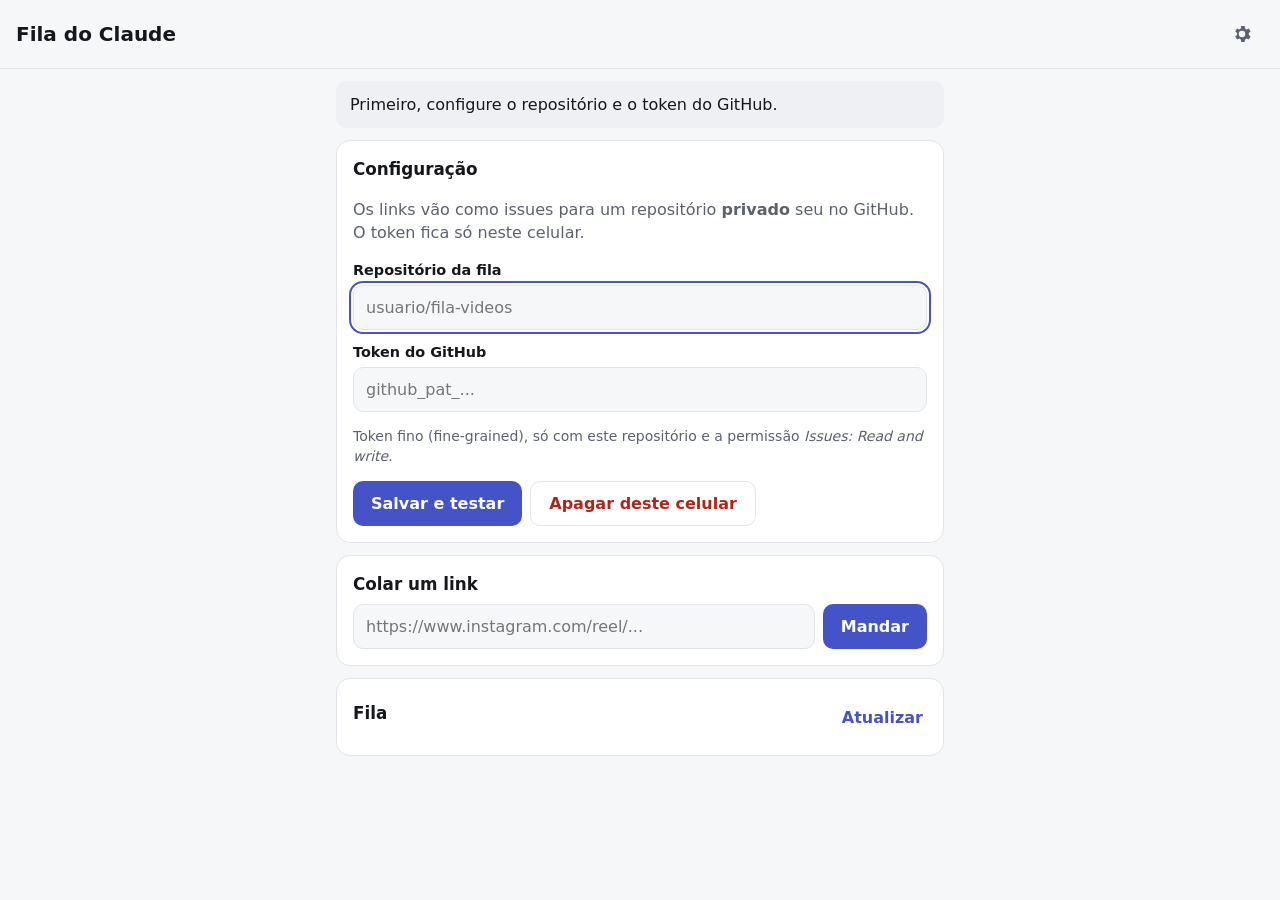
==== index.html @ 3d3af151 "Cria o app Fila do Claude App web instalavel (PWA) para mandar videos do Instagram ao Claude pelo Co" ====
<!doctype html>
<html lang="pt-BR">
<head>
  <meta charset="utf-8">
  <meta name="viewport" content="width=device-width, initial-scale=1, viewport-fit=cover">
  <meta http-equiv="Content-Security-Policy"
        content="default-src 'self'; script-src 'self'; style-src 'self'; img-src 'self'; connect-src https://api.github.com; manifest-src 'self'; worker-src 'self'; base-uri 'none'; form-action 'none'">
  <meta name="referrer" content="no-referrer">
  <meta name="theme-color" content="#f6f7f9" media="(prefers-color-scheme: light)">
  <meta name="theme-color" content="#101217" media="(prefers-color-scheme: dark)">
  <title>Fila do Claude</title>
  <link rel="manifest" href="manifest.webmanifest">
  <link rel="icon" href="icone-192.png" type="image/png">
  <link rel="apple-touch-icon" href="icone-192.png">
  <link rel="stylesheet" href="estilo.css">
  <script src="app.js" defer></script>
</head>
<body>
  <header class="topo">
    <h1>Fila do Claude</h1>
    <button type="button" id="abrir-config" class="botao-icone" aria-label="Configurações" aria-controls="config" aria-expanded="false">
      <svg viewBox="0 0 24 24" width="22" height="22" aria-hidden="true"><path fill="currentColor" d="M19.4 13a7.6 7.6 0 0 0 0-2l2-1.6-2-3.4-2.4 1a7.4 7.4 0 0 0-1.7-1l-.4-2.6h-3.8l-.4 2.6a7.4 7.4 0 0 0-1.7 1l-2.4-1-2 3.4 2 1.6a7.6 7.6 0 0 0 0 2l-2 1.6 2 3.4 2.4-1a7.4 7.4 0 0 0 1.7 1l.4 2.6h3.8l.4-2.6a7.4 7.4 0 0 0 1.7-1l2.4 1 2-3.4-2-1.6zM12 15.5a3.5 3.5 0 1 1 0-7 3.5 3.5 0 0 1 0 7z"/></svg>
    </button>
  </header>

  <main>
    <p id="aviso" class="aviso" role="status" aria-live="polite" hidden></p>

    <section id="config" class="cartao" hidden aria-labelledby="titulo-config">
      <h2 id="titulo-config">Configuração</h2>
      <p class="suave">Os links vão como issues para um repositório <strong>privado</strong> seu no GitHub. O token fica só
        neste celular.</p>
      <form id="form-config" novalidate>
        <label for="repo">Repositório da fila</label>
        <input id="repo" name="repo" type="text" inputmode="url" autocomplete="off" autocapitalize="off"
               spellcheck="false" placeholder="usuario/fila-videos" required>
        <label for="token">Token do GitHub</label>
        <input id="token" name="token" type="password" autocomplete="off" autocapitalize="off" spellcheck="false"
               placeholder="github_pat_..." required>
        <p class="suave pequeno">Token fino (fine-grained), só com este repositório e a permissão
          <em>Issues: Read and write</em>.</p>
        <div class="linha-botoes">
          <button type="submit" class="botao">Salvar e testar</button>
          <button type="button" id="apagar-config" class="botao botao-secundario">Apagar deste celular</button>
        </div>
      </form>
    </section>

    <section id="compartilhado" class="cartao destaque" hidden aria-labelledby="titulo-compartilhado">
      <h2 id="titulo-compartilhado">Vídeo recebido</h2>
      <p id="link-compartilhado" class="link-quebra"></p>
      <p id="estado-compartilhado" class="estado"></p>
      <form id="form-nota" hidden novalidate>
        <label for="nota">Nota para o Claude (opcional)</label>
        <textarea id="nota" name="nota" rows="2" maxlength="500" placeholder="ex.: ver se serve pro Ultron"></textarea>
        <button type="submit" class="botao">Salvar nota</button>
      </form>
    </section>

    <section class="cartao" aria-labelledby="titulo-colar">
      <h2 id="titulo-colar">Colar um link</h2>
      <form id="form-colar" class="linha-campo" novalidate>
        <label for="link-colado" class="so-leitor">Link do vídeo</label>
        <input id="link-colado" name="link" type="url" inputmode="url" autocomplete="off" placeholder="https://www.instagram.com/reel/...">
        <button type="submit" class="botao">Mandar</button>
      </form>
    </section>

    <section id="secao-pendentes" class="cartao" hidden aria-labelledby="titulo-pendentes">
      <h2 id="titulo-pendentes">Ainda não enviados</h2>
      <p class="suave pequeno">Ficaram neste celular porque a internet ou o GitHub falhou.</p>
      <ul id="lista-pendentes" class="lista-simples"></ul>
      <button type="button" id="reenviar" class="botao">Tentar de novo</button>
    </section>

    <section class="cartao" aria-labelledby="titulo-fila">
      <div class="cabecalho-secao">
        <h2 id="titulo-fila">Fila</h2>
        <button type="button" id="atualizar" class="botao-texto">Atualizar</button>
      </div>
      <ul id="fila" class="fila"></ul>
      <p id="fila-vazia" class="suave" hidden>Nada na fila ainda. No Instagram, toque em Compartilhar e escolha
        <strong>Fila do Claude</strong>.</p>
    </section>
  </main>
</body>
</html>
---- estilo.css ----
:root {
  --fundo: #f6f7f9;
  --superficie: #ffffff;
  --texto: #15171c;
  --suave: #5b6170;
  --borda: #e1e4ea;
  --acento: #4553c9;
  --acento-texto: #ffffff;
  --ok: #1a7f37;
  --ok-fundo: #e6f4ea;
  --erro: #b42318;
  --erro-fundo: #fdecea;
  --espera: #8a5a00;
  --espera-fundo: #fff4d6;
  --neutro-fundo: #eef0f4;
  --raio: 14px;
  color-scheme: light dark;
}

@media (prefers-color-scheme: dark) {
  :root {
    --fundo: #101217;
    --superficie: #191c23;
    --texto: #e9ebf0;
    --suave: #a0a7b4;
    --borda: #2b303a;
    --acento: #8f9bff;
    --acento-texto: #0f1115;
    --ok: #6fd58d;
    --ok-fundo: #16301f;
    --erro: #ff8a80;
    --erro-fundo: #3a1a18;
    --espera: #f2c35b;
    --espera-fundo: #33290f;
    --neutro-fundo: #232731;
  }
}

* { box-sizing: border-box; }

html { -webkit-text-size-adjust: 100%; }

body {
  margin: 0;
  background: var(--fundo);
  color: var(--texto);
  font: 16px/1.45 system-ui, -apple-system, "Segoe UI", Roboto, sans-serif;
  -webkit-tap-highlight-color: transparent;
}

.topo {
  position: sticky;
  top: 0;
  z-index: 1;
  display: flex;
  align-items: center;
  justify-content: space-between;
  padding: max(12px, env(safe-area-inset-top)) 16px 12px;
  background: var(--fundo);
  border-bottom: 1px solid var(--borda);
}

h1 { margin: 0; font-size: 1.25rem; }
h2 { margin: 0 0 8px; font-size: 1.05rem; }

main {
  max-width: 640px;
  margin: 0 auto;
  padding: 12px 16px max(24px, env(safe-area-inset-bottom));
  display: grid;
  gap: 12px;
}

.cartao {
  background: var(--superficie);
  border: 1px solid var(--borda);
  border-radius: var(--raio);
  padding: 16px;
}

.destaque { border-color: var(--acento); }

.suave { color: var(--suave); }
.pequeno { font-size: .875rem; }
.so-leitor {
  position: absolute; width: 1px; height: 1px; overflow: hidden;
  clip: rect(0 0 0 0); white-space: nowrap;
}

label { display: block; margin: 12px 0 4px; font-weight: 600; font-size: .9rem; }

input, textarea {
  width: 100%;
  min-height: 44px;
  padding: 10px 12px;
  border: 1px solid var(--borda);
  border-radius: 10px;
  background: var(--fundo);
  color: var(--texto);
  font: inherit;
  font-size: 16px; /* evita o zoom do Chrome ao focar */
}

textarea { resize: vertical; }

input:focus-visible, textarea:focus-visible, button:focus-visible, a:focus-visible, summary:focus-visible {
  outline: 2px solid var(--acento);
  outline-offset: 2px;
}

.botao {
  min-height: 44px;
  padding: 10px 18px;
  border: 0;
  border-radius: 10px;
  background: var(--acento);
  color: var(--acento-texto);
  font: inherit;
  font-weight: 600;
  cursor: pointer;
  touch-action: manipulation;
}

.botao:disabled { opacity: .55; cursor: default; }

.botao-secundario {
  background: transparent;
  color: var(--erro);
  border: 1px solid var(--borda);
}

.botao-texto {
  min-height: 44px;
  padding: 0 4px;
  border: 0;
  background: none;
  color: var(--acento);
  font: inherit;
  font-weight: 600;
  cursor: pointer;
}

.botao-icone {
  display: grid;
  place-items: center;
  width: 44px;
  height: 44px;
  border: 0;
  border-radius: 50%;
  background: none;
  color: var(--suave);
  cursor: pointer;
}

.linha-botoes { display: flex; flex-wrap: wrap; gap: 8px; margin-top: 12px; }
.linha-campo { display: flex; gap: 8px; }
.linha-campo input { flex: 1; min-width: 0; }
#form-nota .botao { margin-top: 8px; }

.cabecalho-secao { display: flex; align-items: center; justify-content: space-between; }

.aviso {
  margin: 0;
  padding: 12px 14px;
  border-radius: 10px;
  background: var(--neutro-fundo);
}
.aviso[data-tipo="erro"] { background: var(--erro-fundo); color: var(--erro); }
.aviso[data-tipo="ok"] { background: var(--ok-fundo); color: var(--ok); }

.link-quebra { margin: 0 0 6px; overflow-wrap: anywhere; font-size: .925rem; }
.estado { margin: 0; font-weight: 600; }
.estado[data-tipo="ok"] { color: var(--ok); }
.estado[data-tipo="erro"] { color: var(--erro); }

.lista-simples { margin: 0 0 12px; padding-left: 18px; overflow-wrap: anywhere; font-size: .925rem; }

.fila { list-style: none; margin: 0; padding: 0; }
.fila > li { border-top: 1px solid var(--borda); padding: 12px 0; }
.fila > li:first-child { border-top: 0; padding-top: 4px; }

.item-topo { display: flex; align-items: flex-start; justify-content: space-between; gap: 10px; }
.item-link { color: var(--texto); font-weight: 600; text-decoration: none; overflow-wrap: anywhere; }
.item-link:hover { text-decoration: underline; }
.item-meta { margin: 2px 0 0; font-size: .85rem; color: var(--suave); }
.item-nota { margin: 6px 0 0; font-size: .925rem; overflow-wrap: anywhere; }

.chip {
  flex: none;
  padding: 3px 10px;
  border-radius: 999px;
  font-size: .8rem;
  font-weight: 600;
  white-space: nowrap;
  background: var(--neutro-fundo);
  color: var(--suave);
}
.chip[data-tipo="ok"] { background: var(--ok-fundo); color: var(--ok); }
.chip[data-tipo="erro"] { background: var(--erro-fundo); color: var(--erro); }
.chip[data-tipo="espera"] { background: var(--espera-fundo); color: var(--espera); }

.item-detalhes { margin-top: 6px; font-size: .925rem; }
.item-detalhes summary { color: var(--acento); font-weight: 600; cursor: pointer; min-height: 32px; display: flex; align-items: center; }
.comentario { margin: 6px 0 0; white-space: pre-wrap; overflow-wrap: anywhere; }

@media (prefers-reduced-motion: no-preference) {
  .botao, .botao-texto { transition: opacity .15s; }
}
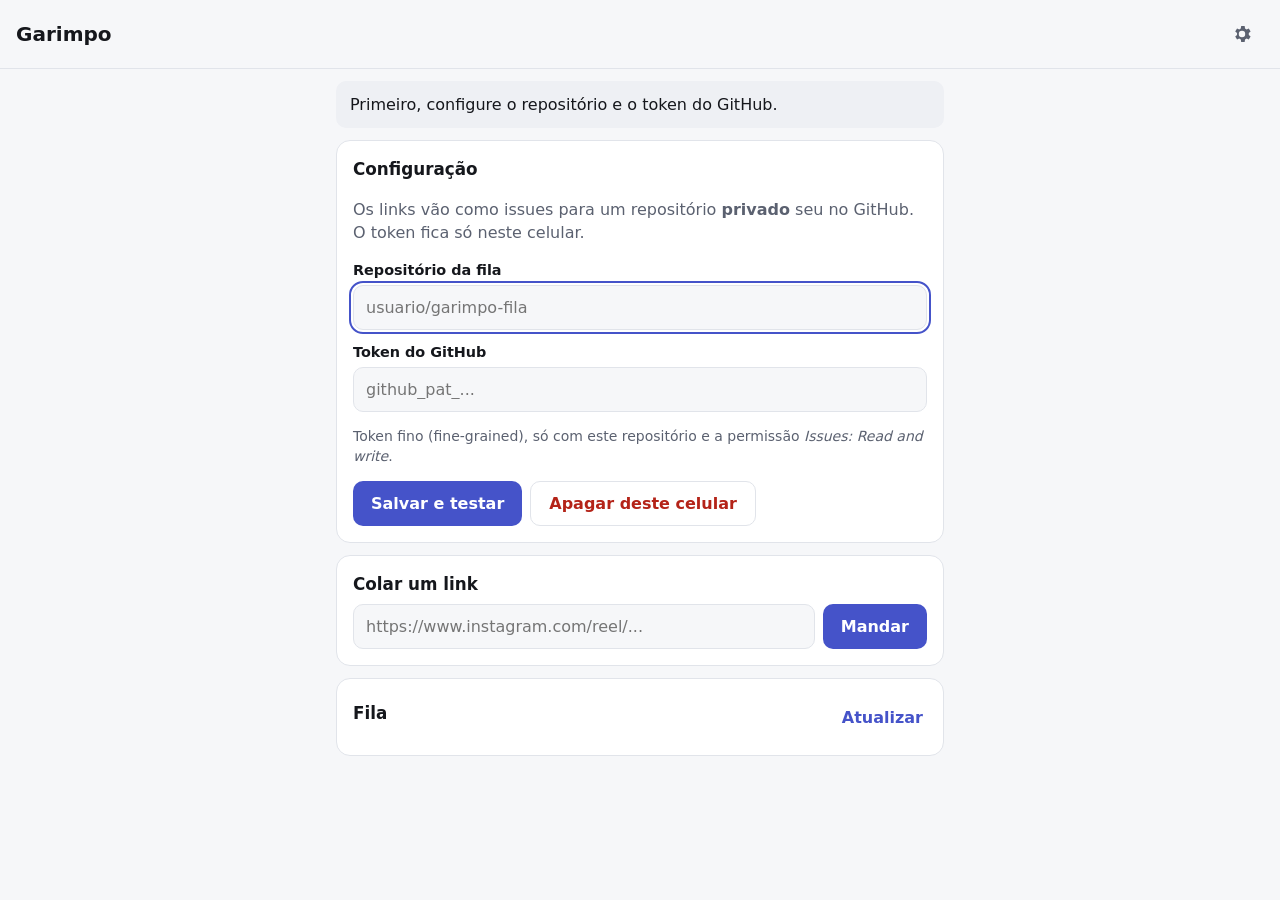
==== commit a24e8675: "Renomeia o app para Garimpo e troca o icone O nome combina com o que o app faz: voce joga os videos " ====
--- a/index.html
+++ b/index.html
@@ -8,7 +8,7 @@
   <meta name="referrer" content="no-referrer">
   <meta name="theme-color" content="#f6f7f9" media="(prefers-color-scheme: light)">
   <meta name="theme-color" content="#101217" media="(prefers-color-scheme: dark)">
-  <title>Fila do Claude</title>
+  <title>Garimpo</title>
   <link rel="manifest" href="manifest.webmanifest">
   <link rel="icon" href="icone-192.png" type="image/png">
   <link rel="apple-touch-icon" href="icone-192.png">
@@ -17,7 +17,7 @@
 </head>
 <body>
   <header class="topo">
-    <h1>Fila do Claude</h1>
+    <h1>Garimpo</h1>
     <button type="button" id="abrir-config" class="botao-icone" aria-label="Configurações" aria-controls="config" aria-expanded="false">
       <svg viewBox="0 0 24 24" width="22" height="22" aria-hidden="true"><path fill="currentColor" d="M19.4 13a7.6 7.6 0 0 0 0-2l2-1.6-2-3.4-2.4 1a7.4 7.4 0 0 0-1.7-1l-.4-2.6h-3.8l-.4 2.6a7.4 7.4 0 0 0-1.7 1l-2.4-1-2 3.4 2 1.6a7.6 7.6 0 0 0 0 2l-2 1.6 2 3.4 2.4-1a7.4 7.4 0 0 0 1.7 1l.4 2.6h3.8l.4-2.6a7.4 7.4 0 0 0 1.7-1l2.4 1 2-3.4-2-1.6zM12 15.5a3.5 3.5 0 1 1 0-7 3.5 3.5 0 0 1 0 7z"/></svg>
     </button>
@@ -33,7 +33,7 @@
       <form id="form-config" novalidate>
         <label for="repo">Repositório da fila</label>
         <input id="repo" name="repo" type="text" inputmode="url" autocomplete="off" autocapitalize="off"
-               spellcheck="false" placeholder="usuario/fila-videos" required>
+               spellcheck="false" placeholder="usuario/garimpo-fila" required>
         <label for="token">Token do GitHub</label>
         <input id="token" name="token" type="password" autocomplete="off" autocapitalize="off" spellcheck="false"
                placeholder="github_pat_..." required>
@@ -80,7 +80,7 @@
       </div>
       <ul id="fila" class="fila"></ul>
       <p id="fila-vazia" class="suave" hidden>Nada na fila ainda. No Instagram, toque em Compartilhar e escolha
-        <strong>Fila do Claude</strong>.</p>
+        <strong>Garimpo</strong>.</p>
     </section>
   </main>
 </body>
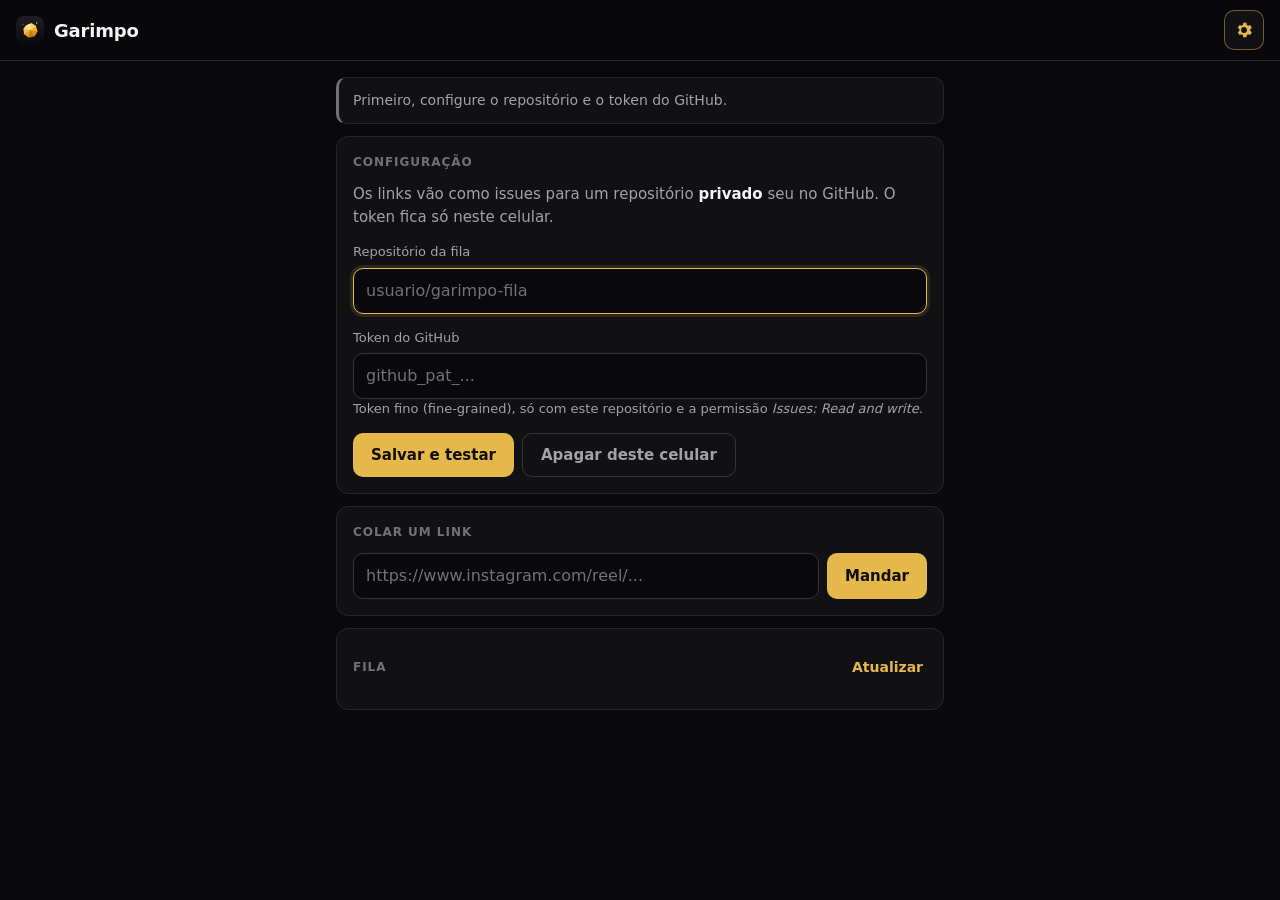
==== commit 4e531894: "Deixa o app preto, com cara de ferramenta de trabalho Tema unico escuro: fundo preto, cinzas neutros" ====
--- a/index.html
+++ b/index.html
@@ -6,8 +6,8 @@
   <meta http-equiv="Content-Security-Policy"
         content="default-src 'self'; script-src 'self'; style-src 'self'; img-src 'self'; connect-src https://api.github.com; manifest-src 'self'; worker-src 'self'; base-uri 'none'; form-action 'none'">
   <meta name="referrer" content="no-referrer">
-  <meta name="theme-color" content="#f6f7f9" media="(prefers-color-scheme: light)">
-  <meta name="theme-color" content="#101217" media="(prefers-color-scheme: dark)">
+  <meta name="theme-color" content="#09090b">
+  <meta name="color-scheme" content="dark">
   <title>Garimpo</title>
   <link rel="manifest" href="manifest.webmanifest">
   <link rel="icon" href="icone-192.png" type="image/png">
@@ -17,9 +17,12 @@
 </head>
 <body>
   <header class="topo">
-    <h1>Garimpo</h1>
+    <div class="marca">
+      <img src="icone-192.png" width="28" height="28" alt="">
+      <h1>Garimpo</h1>
+    </div>
     <button type="button" id="abrir-config" class="botao-icone" aria-label="Configurações" aria-controls="config" aria-expanded="false">
-      <svg viewBox="0 0 24 24" width="22" height="22" aria-hidden="true"><path fill="currentColor" d="M19.4 13a7.6 7.6 0 0 0 0-2l2-1.6-2-3.4-2.4 1a7.4 7.4 0 0 0-1.7-1l-.4-2.6h-3.8l-.4 2.6a7.4 7.4 0 0 0-1.7 1l-2.4-1-2 3.4 2 1.6a7.6 7.6 0 0 0 0 2l-2 1.6 2 3.4 2.4-1a7.4 7.4 0 0 0 1.7 1l.4 2.6h3.8l.4-2.6a7.4 7.4 0 0 0 1.7-1l2.4 1 2-3.4-2-1.6zM12 15.5a3.5 3.5 0 1 1 0-7 3.5 3.5 0 0 1 0 7z"/></svg>
+      <svg viewBox="0 0 24 24" width="20" height="20" aria-hidden="true"><path fill="currentColor" d="M19.4 13a7.6 7.6 0 0 0 0-2l2-1.6-2-3.4-2.4 1a7.4 7.4 0 0 0-1.7-1l-.4-2.6h-3.8l-.4 2.6a7.4 7.4 0 0 0-1.7 1l-2.4-1-2 3.4 2 1.6a7.6 7.6 0 0 0 0 2l-2 1.6 2 3.4 2.4-1a7.4 7.4 0 0 0 1.7 1l.4 2.6h3.8l.4-2.6a7.4 7.4 0 0 0 1.7-1l2.4 1 2-3.4-2-1.6zM12 15.5a3.5 3.5 0 1 1 0-7 3.5 3.5 0 0 1 0 7z"/></svg>
     </button>
   </header>
 
--- a/estilo.css
+++ b/estilo.css
@@ -1,52 +1,42 @@
+/* Garimpo: tema unico, escuro. Preto, cinzas neutros e um dourado so para acao e marca. */
 :root {
-  --fundo: #f6f7f9;
-  --superficie: #ffffff;
-  --texto: #15171c;
-  --suave: #5b6170;
-  --borda: #e1e4ea;
-  --acento: #4553c9;
-  --acento-texto: #ffffff;
-  --ok: #1a7f37;
-  --ok-fundo: #e6f4ea;
-  --erro: #b42318;
-  --erro-fundo: #fdecea;
-  --espera: #8a5a00;
-  --espera-fundo: #fff4d6;
-  --neutro-fundo: #eef0f4;
-  --raio: 14px;
-  color-scheme: light dark;
-}
-
-@media (prefers-color-scheme: dark) {
-  :root {
-    --fundo: #101217;
-    --superficie: #191c23;
-    --texto: #e9ebf0;
-    --suave: #a0a7b4;
-    --borda: #2b303a;
-    --acento: #8f9bff;
-    --acento-texto: #0f1115;
-    --ok: #6fd58d;
-    --ok-fundo: #16301f;
-    --erro: #ff8a80;
-    --erro-fundo: #3a1a18;
-    --espera: #f2c35b;
-    --espera-fundo: #33290f;
-    --neutro-fundo: #232731;
-  }
+  --fundo: #09090b;
+  --superficie: #111114;
+  --superficie-2: #18181c;
+  --borda: #24242a;
+  --borda-forte: #33333b;
+  --texto: #f4f4f5;
+  --suave: #a1a1aa;
+  --apagado: #71717a;
+  --ouro: #e5b84b;
+  --ouro-forte: #f2c96a;
+  --ouro-fundo: rgba(229, 184, 75, .12);
+  --sobre-ouro: #120e04;
+  --ok: #4ade80;
+  --ok-fundo: rgba(74, 222, 128, .12);
+  --erro: #f87171;
+  --erro-fundo: rgba(248, 113, 113, .12);
+  --raio: 12px;
+  color-scheme: dark;
 }
 
 * { box-sizing: border-box; }
 
-html { -webkit-text-size-adjust: 100%; }
+html { -webkit-text-size-adjust: 100%; background: var(--fundo); }
 
 body {
   margin: 0;
+  min-height: 100vh;
+  min-height: 100dvh;
   background: var(--fundo);
   color: var(--texto);
-  font: 16px/1.45 system-ui, -apple-system, "Segoe UI", Roboto, sans-serif;
+  font: 15px/1.5 system-ui, -apple-system, "Segoe UI", Roboto, "Helvetica Neue", sans-serif;
+  font-feature-settings: "tnum";
+  -webkit-font-smoothing: antialiased;
   -webkit-tap-highlight-color: transparent;
 }
+
+/* ------------------------------------------------------------------ topo */
 
 .topo {
   position: sticky;
@@ -55,21 +45,36 @@
   display: flex;
   align-items: center;
   justify-content: space-between;
-  padding: max(12px, env(safe-area-inset-top)) 16px 12px;
-  background: var(--fundo);
+  padding: max(10px, env(safe-area-inset-top)) 16px 10px;
+  background: rgba(9, 9, 11, .88);
+  -webkit-backdrop-filter: blur(12px);
+  backdrop-filter: blur(12px);
   border-bottom: 1px solid var(--borda);
 }
 
-h1 { margin: 0; font-size: 1.25rem; }
-h2 { margin: 0 0 8px; font-size: 1.05rem; }
+.marca { display: flex; align-items: center; gap: 10px; }
+.marca img { display: block; border-radius: 8px; }
+
+h1 { margin: 0; font-size: 1.125rem; font-weight: 650; letter-spacing: -.01em; }
+
+h2 {
+  margin: 0 0 12px;
+  font-size: .75rem;
+  font-weight: 600;
+  letter-spacing: .08em;
+  text-transform: uppercase;
+  color: var(--apagado);
+}
 
 main {
   max-width: 640px;
   margin: 0 auto;
-  padding: 12px 16px max(24px, env(safe-area-inset-bottom));
+  padding: 16px 16px max(28px, env(safe-area-inset-bottom));
   display: grid;
   gap: 12px;
 }
+
+/* ------------------------------------------------------------------ blocos */
 
 .cartao {
   background: var(--superficie);
@@ -78,22 +83,31 @@
   padding: 16px;
 }
 
-.destaque { border-color: var(--acento); }
-
-.suave { color: var(--suave); }
-.pequeno { font-size: .875rem; }
+.destaque {
+  border-color: rgba(229, 184, 75, .45);
+  box-shadow: 0 0 0 1px rgba(229, 184, 75, .08), 0 8px 24px -12px rgba(229, 184, 75, .25);
+}
+
+.suave { color: var(--suave); margin: 0 0 4px; }
+.pequeno { font-size: .8125rem; }
+strong { color: var(--texto); font-weight: 600; }
 .so-leitor {
   position: absolute; width: 1px; height: 1px; overflow: hidden;
   clip: rect(0 0 0 0); white-space: nowrap;
 }
 
-label { display: block; margin: 12px 0 4px; font-weight: 600; font-size: .9rem; }
+.cabecalho-secao { display: flex; align-items: center; justify-content: space-between; margin-bottom: 4px; }
+.cabecalho-secao h2 { margin: 0; }
+
+/* ------------------------------------------------------------------ formularios */
+
+label { display: block; margin: 14px 0 6px; font-size: .8125rem; font-weight: 500; color: var(--suave); }
 
 input, textarea {
   width: 100%;
   min-height: 44px;
   padding: 10px 12px;
-  border: 1px solid var(--borda);
+  border: 1px solid var(--borda-forte);
   border-radius: 10px;
   background: var(--fundo);
   color: var(--texto);
@@ -101,10 +115,12 @@
   font-size: 16px; /* evita o zoom do Chrome ao focar */
 }
 
+input::placeholder, textarea::placeholder { color: var(--apagado); }
 textarea { resize: vertical; }
 
-input:focus-visible, textarea:focus-visible, button:focus-visible, a:focus-visible, summary:focus-visible {
-  outline: 2px solid var(--acento);
+input:focus, textarea:focus { outline: none; border-color: var(--ouro); box-shadow: 0 0 0 3px var(--ouro-fundo); }
+button:focus-visible, a:focus-visible, summary:focus-visible {
+  outline: 2px solid var(--ouro);
   outline-offset: 2px;
 }
 
@@ -113,96 +129,136 @@
   padding: 10px 18px;
   border: 0;
   border-radius: 10px;
-  background: var(--acento);
-  color: var(--acento-texto);
+  background: var(--ouro);
+  color: var(--sobre-ouro);
   font: inherit;
   font-weight: 600;
   cursor: pointer;
   touch-action: manipulation;
 }
 
-.botao:disabled { opacity: .55; cursor: default; }
+.botao:active { background: var(--ouro-forte); }
+.botao:disabled { opacity: .5; cursor: default; }
 
 .botao-secundario {
   background: transparent;
-  color: var(--erro);
-  border: 1px solid var(--borda);
-}
+  color: var(--suave);
+  border: 1px solid var(--borda-forte);
+}
+.botao-secundario:active { background: var(--superficie-2); }
 
 .botao-texto {
   min-height: 44px;
   padding: 0 4px;
   border: 0;
   background: none;
-  color: var(--acento);
+  color: var(--ouro);
   font: inherit;
-  font-weight: 600;
-  cursor: pointer;
-}
+  font-size: .875rem;
+  font-weight: 600;
+  cursor: pointer;
+}
+.botao-texto:disabled { color: var(--apagado); }
 
 .botao-icone {
   display: grid;
   place-items: center;
-  width: 44px;
-  height: 44px;
-  border: 0;
-  border-radius: 50%;
-  background: none;
-  color: var(--suave);
-  cursor: pointer;
-}
-
-.linha-botoes { display: flex; flex-wrap: wrap; gap: 8px; margin-top: 12px; }
+  width: 40px;
+  height: 40px;
+  border: 1px solid var(--borda);
+  border-radius: 10px;
+  background: var(--superficie);
+  color: var(--suave);
+  cursor: pointer;
+}
+.botao-icone[aria-expanded="true"] { color: var(--ouro); border-color: rgba(229, 184, 75, .45); }
+
+.linha-botoes { display: flex; flex-wrap: wrap; gap: 8px; margin-top: 14px; }
 .linha-campo { display: flex; gap: 8px; }
 .linha-campo input { flex: 1; min-width: 0; }
-#form-nota .botao { margin-top: 8px; }
-
-.cabecalho-secao { display: flex; align-items: center; justify-content: space-between; }
+#form-nota .botao { margin-top: 10px; }
+
+/* ------------------------------------------------------------------ mensagens */
 
 .aviso {
   margin: 0;
   padding: 12px 14px;
-  border-radius: 10px;
-  background: var(--neutro-fundo);
-}
-.aviso[data-tipo="erro"] { background: var(--erro-fundo); color: var(--erro); }
-.aviso[data-tipo="ok"] { background: var(--ok-fundo); color: var(--ok); }
-
-.link-quebra { margin: 0 0 6px; overflow-wrap: anywhere; font-size: .925rem; }
+  border: 1px solid var(--borda);
+  border-left: 3px solid var(--apagado);
+  border-radius: 10px;
+  background: var(--superficie);
+  color: var(--suave);
+  font-size: .875rem;
+}
+.aviso[data-tipo="erro"] { border-left-color: var(--erro); color: var(--erro); background: var(--erro-fundo); }
+.aviso[data-tipo="ok"] { border-left-color: var(--ok); color: var(--ok); background: var(--ok-fundo); }
+
+.link-quebra { margin: 0 0 8px; overflow-wrap: anywhere; font-size: .875rem; color: var(--suave); }
 .estado { margin: 0; font-weight: 600; }
 .estado[data-tipo="ok"] { color: var(--ok); }
 .estado[data-tipo="erro"] { color: var(--erro); }
 
-.lista-simples { margin: 0 0 12px; padding-left: 18px; overflow-wrap: anywhere; font-size: .925rem; }
+.lista-simples { margin: 0 0 12px; padding-left: 18px; overflow-wrap: anywhere; font-size: .875rem; color: var(--suave); }
+
+/* ------------------------------------------------------------------ fila */
 
 .fila { list-style: none; margin: 0; padding: 0; }
-.fila > li { border-top: 1px solid var(--borda); padding: 12px 0; }
-.fila > li:first-child { border-top: 0; padding-top: 4px; }
-
-.item-topo { display: flex; align-items: flex-start; justify-content: space-between; gap: 10px; }
-.item-link { color: var(--texto); font-weight: 600; text-decoration: none; overflow-wrap: anywhere; }
-.item-link:hover { text-decoration: underline; }
-.item-meta { margin: 2px 0 0; font-size: .85rem; color: var(--suave); }
-.item-nota { margin: 6px 0 0; font-size: .925rem; overflow-wrap: anywhere; }
+.fila > li { border-top: 1px solid var(--borda); padding: 14px 0; }
+.fila > li:first-child { border-top: 0; padding-top: 6px; }
+.fila > li:last-child { padding-bottom: 2px; }
+
+.item-topo { display: flex; align-items: flex-start; justify-content: space-between; gap: 12px; }
+.item-link { color: var(--texto); font-weight: 500; text-decoration: none; overflow-wrap: anywhere; }
+.item-link:hover { color: var(--ouro-forte); }
+.item-meta { margin: 2px 0 0; font-size: .8125rem; color: var(--apagado); }
+.item-nota {
+  margin: 8px 0 0;
+  padding-left: 10px;
+  border-left: 2px solid var(--borda-forte);
+  font-size: .875rem;
+  color: var(--suave);
+  overflow-wrap: anywhere;
+}
 
 .chip {
   flex: none;
+  display: inline-flex;
+  align-items: center;
+  gap: 6px;
   padding: 3px 10px;
+  border: 1px solid var(--borda-forte);
   border-radius: 999px;
-  font-size: .8rem;
+  font-size: .75rem;
   font-weight: 600;
   white-space: nowrap;
-  background: var(--neutro-fundo);
-  color: var(--suave);
-}
-.chip[data-tipo="ok"] { background: var(--ok-fundo); color: var(--ok); }
-.chip[data-tipo="erro"] { background: var(--erro-fundo); color: var(--erro); }
-.chip[data-tipo="espera"] { background: var(--espera-fundo); color: var(--espera); }
-
-.item-detalhes { margin-top: 6px; font-size: .925rem; }
-.item-detalhes summary { color: var(--acento); font-weight: 600; cursor: pointer; min-height: 32px; display: flex; align-items: center; }
-.comentario { margin: 6px 0 0; white-space: pre-wrap; overflow-wrap: anywhere; }
+  color: var(--suave);
+}
+.chip::before { content: ""; width: 6px; height: 6px; border-radius: 50%; background: currentColor; }
+.chip[data-tipo="ok"] { color: var(--ok); background: var(--ok-fundo); border-color: transparent; }
+.chip[data-tipo="erro"] { color: var(--erro); background: var(--erro-fundo); border-color: transparent; }
+.chip[data-tipo="espera"] { color: var(--ouro); background: var(--ouro-fundo); border-color: transparent; }
+
+.item-detalhes { margin-top: 8px; font-size: .875rem; }
+.item-detalhes summary {
+  display: inline-flex;
+  align-items: center;
+  min-height: 32px;
+  color: var(--ouro);
+  font-weight: 600;
+  cursor: pointer;
+}
+.comentario {
+  margin: 6px 0 0;
+  padding: 10px 12px;
+  border-radius: 8px;
+  background: var(--superficie-2);
+  color: var(--texto);
+  white-space: pre-wrap;
+  overflow-wrap: anywhere;
+}
+
+#fila-vazia { margin: 4px 0 0; font-size: .875rem; }
 
 @media (prefers-reduced-motion: no-preference) {
-  .botao, .botao-texto { transition: opacity .15s; }
-}
+  .botao, .botao-texto, .item-link, input, textarea { transition: background-color .15s, border-color .15s, box-shadow .15s, color .15s; }
+}
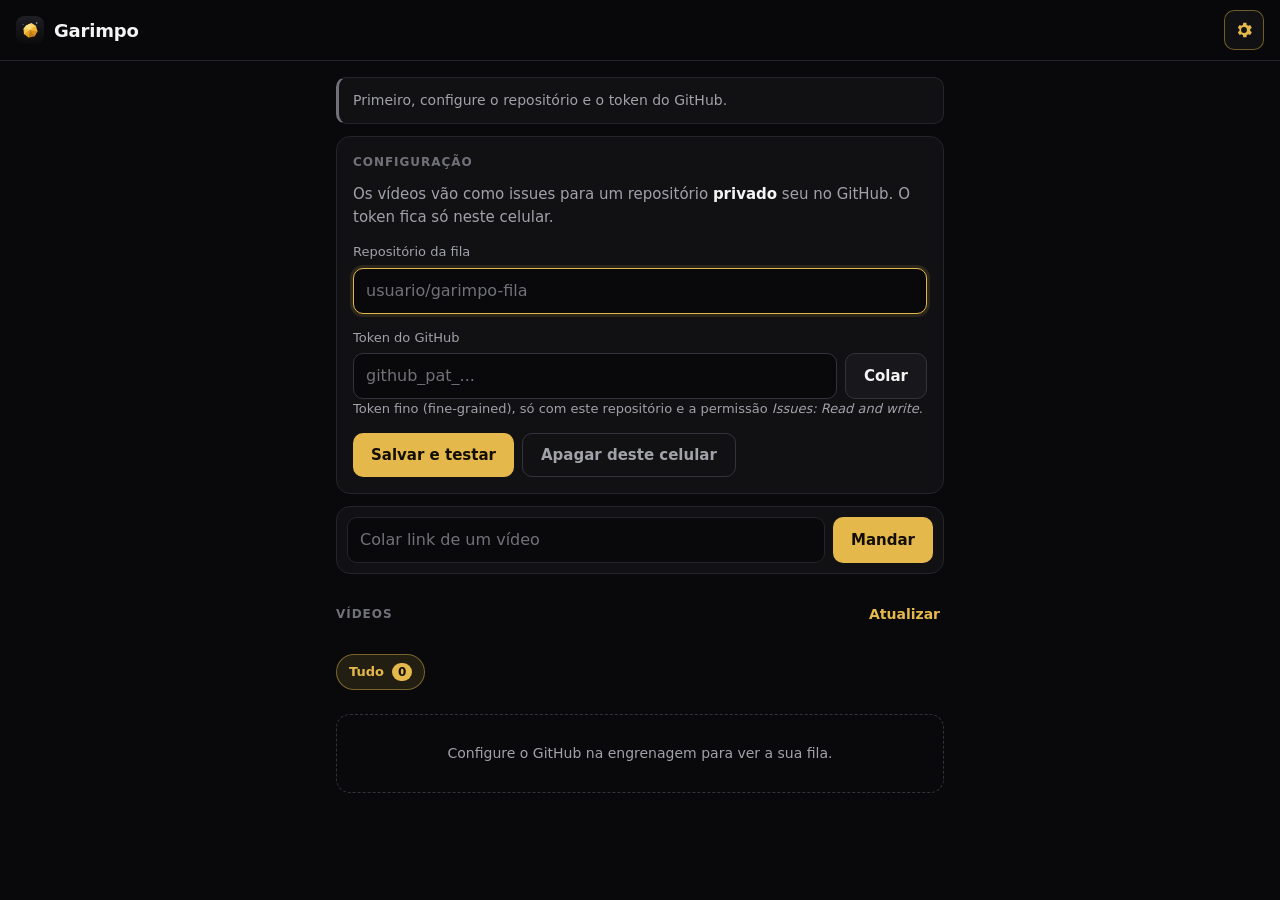
==== commit bc8a40a0: "Mostra a analise no cartao e adiciona filtros, busca e acoes O cartao passa a mostrar o nome da ferr" ====
--- a/index.html
+++ b/index.html
@@ -8,12 +8,13 @@
   <meta name="referrer" content="no-referrer">
   <meta name="theme-color" content="#09090b">
   <meta name="color-scheme" content="dark">
+  <meta name="description" content="Manda vídeos do Instagram para o Claude garimpar: só fica o que vale a pena.">
   <title>Garimpo</title>
   <link rel="manifest" href="manifest.webmanifest">
   <link rel="icon" href="icone-192.png" type="image/png">
   <link rel="apple-touch-icon" href="icone-192.png">
-  <link rel="stylesheet" href="estilo.css">
-  <script src="app.js" defer></script>
+  <link rel="stylesheet" href="estilo.css?v=3">
+  <script src="app.js?v=3" defer></script>
 </head>
 <body>
   <header class="topo">
@@ -27,47 +28,54 @@
   </header>
 
   <main>
-    <p id="aviso" class="aviso" role="status" aria-live="polite" hidden></p>
+    <p id="aviso" class="aviso" role="alert" hidden></p>
 
     <section id="config" class="cartao" hidden aria-labelledby="titulo-config">
       <h2 id="titulo-config">Configuração</h2>
-      <p class="suave">Os links vão como issues para um repositório <strong>privado</strong> seu no GitHub. O token fica só
+      <p id="conectado" class="conectado" hidden></p>
+      <p class="suave">Os vídeos vão como issues para um repositório <strong>privado</strong> seu no GitHub. O token fica só
         neste celular.</p>
       <form id="form-config" novalidate>
         <label for="repo">Repositório da fila</label>
         <input id="repo" name="repo" type="text" inputmode="url" autocomplete="off" autocapitalize="off"
                spellcheck="false" placeholder="usuario/garimpo-fila" required>
         <label for="token">Token do GitHub</label>
-        <input id="token" name="token" type="password" autocomplete="off" autocapitalize="off" spellcheck="false"
-               placeholder="github_pat_..." required>
+        <div class="linha-campo">
+          <input id="token" name="token" type="password" autocomplete="off" autocapitalize="off" spellcheck="false"
+                 placeholder="github_pat_..." required>
+          <button type="button" id="colar-token" class="botao botao-secundario">Colar</button>
+        </div>
         <p class="suave pequeno">Token fino (fine-grained), só com este repositório e a permissão
           <em>Issues: Read and write</em>.</p>
         <div class="linha-botoes">
           <button type="submit" class="botao">Salvar e testar</button>
-          <button type="button" id="apagar-config" class="botao botao-secundario">Apagar deste celular</button>
+          <button type="button" id="apagar-config" class="botao botao-perigo">Apagar deste celular</button>
         </div>
       </form>
     </section>
 
     <section id="compartilhado" class="cartao destaque" hidden aria-labelledby="titulo-compartilhado">
-      <h2 id="titulo-compartilhado">Vídeo recebido</h2>
+      <div class="recebido-topo">
+        <span id="selo" class="selo" aria-hidden="true"></span>
+        <div>
+          <h2 id="titulo-compartilhado">Vídeo recebido</h2>
+          <p id="estado-compartilhado" class="estado"></p>
+        </div>
+      </div>
       <p id="link-compartilhado" class="link-quebra"></p>
-      <p id="estado-compartilhado" class="estado"></p>
+      <div id="veredito-anterior" class="item-analise" hidden></div>
       <form id="form-nota" hidden novalidate>
-        <label for="nota">Nota para o Claude (opcional)</label>
+        <label for="nota">Nota para o Claude <span class="apagado">(opcional)</span></label>
         <textarea id="nota" name="nota" rows="2" maxlength="500" placeholder="ex.: ver se serve pro Ultron"></textarea>
         <button type="submit" class="botao">Salvar nota</button>
       </form>
     </section>
 
-    <section class="cartao" aria-labelledby="titulo-colar">
-      <h2 id="titulo-colar">Colar um link</h2>
-      <form id="form-colar" class="linha-campo" novalidate>
-        <label for="link-colado" class="so-leitor">Link do vídeo</label>
-        <input id="link-colado" name="link" type="url" inputmode="url" autocomplete="off" placeholder="https://www.instagram.com/reel/...">
-        <button type="submit" class="botao">Mandar</button>
-      </form>
-    </section>
+    <form id="form-colar" class="cartao barra-colar" novalidate>
+      <label for="link-colado" class="so-leitor">Link do vídeo</label>
+      <input id="link-colado" name="link" type="url" inputmode="url" autocomplete="off" placeholder="Colar link de um vídeo">
+      <button type="submit" class="botao">Mandar</button>
+    </form>
 
     <section id="secao-pendentes" class="cartao" hidden aria-labelledby="titulo-pendentes">
       <h2 id="titulo-pendentes">Ainda não enviados</h2>
@@ -76,15 +84,22 @@
       <button type="button" id="reenviar" class="botao">Tentar de novo</button>
     </section>
 
-    <section class="cartao" aria-labelledby="titulo-fila">
+    <section class="painel" aria-labelledby="titulo-fila">
       <div class="cabecalho-secao">
-        <h2 id="titulo-fila">Fila</h2>
+        <h2 id="titulo-fila">Vídeos</h2>
         <button type="button" id="atualizar" class="botao-texto">Atualizar</button>
       </div>
-      <ul id="fila" class="fila"></ul>
-      <p id="fila-vazia" class="suave" hidden>Nada na fila ainda. No Instagram, toque em Compartilhar e escolha
-        <strong>Garimpo</strong>.</p>
+      <div id="filtros" class="filtros" role="group" aria-label="Filtrar por situação"></div>
+      <label for="busca" class="so-leitor">Buscar</label>
+      <input id="busca" type="search" class="busca" placeholder="Buscar ferramenta, nota ou análise" autocomplete="off" hidden>
+      <ul id="fila" class="fila" aria-live="polite"></ul>
+      <div id="carregando" class="esqueletos" hidden aria-hidden="true">
+        <div class="esqueleto"></div><div class="esqueleto"></div><div class="esqueleto"></div>
+      </div>
+      <p id="fila-vazia" class="vazio" hidden></p>
     </section>
   </main>
+
+  <div id="toast" class="toast" role="status" aria-live="polite" hidden></div>
 </body>
 </html>
--- a/estilo.css
+++ b/estilo.css
@@ -3,6 +3,7 @@
   --fundo: #09090b;
   --superficie: #111114;
   --superficie-2: #18181c;
+  --superficie-3: #1f1f24;
   --borda: #24242a;
   --borda-forte: #33333b;
   --texto: #f4f4f5;
@@ -11,12 +12,14 @@
   --ouro: #e5b84b;
   --ouro-forte: #f2c96a;
   --ouro-fundo: rgba(229, 184, 75, .12);
+  --ouro-borda: rgba(229, 184, 75, .45);
   --sobre-ouro: #120e04;
   --ok: #4ade80;
-  --ok-fundo: rgba(74, 222, 128, .12);
+  --ok-fundo: rgba(74, 222, 128, .1);
   --erro: #f87171;
-  --erro-fundo: rgba(248, 113, 113, .12);
-  --raio: 12px;
+  --erro-fundo: rgba(248, 113, 113, .1);
+  --raio: 14px;
+  --raio-p: 10px;
   color-scheme: dark;
 }
 
@@ -36,19 +39,21 @@
   -webkit-tap-highlight-color: transparent;
 }
 
+[hidden] { display: none !important; }
+
 /* ------------------------------------------------------------------ topo */
 
 .topo {
   position: sticky;
   top: 0;
-  z-index: 1;
+  z-index: 2;
   display: flex;
   align-items: center;
   justify-content: space-between;
   padding: max(10px, env(safe-area-inset-top)) 16px 10px;
-  background: rgba(9, 9, 11, .88);
-  -webkit-backdrop-filter: blur(12px);
-  backdrop-filter: blur(12px);
+  background: rgba(9, 9, 11, .86);
+  -webkit-backdrop-filter: blur(14px);
+  backdrop-filter: blur(14px);
   border-bottom: 1px solid var(--borda);
 }
 
@@ -69,7 +74,7 @@
 main {
   max-width: 640px;
   margin: 0 auto;
-  padding: 16px 16px max(28px, env(safe-area-inset-bottom));
+  padding: 16px 16px max(96px, calc(env(safe-area-inset-bottom) + 80px));
   display: grid;
   gap: 12px;
 }
@@ -84,11 +89,12 @@
 }
 
 .destaque {
-  border-color: rgba(229, 184, 75, .45);
-  box-shadow: 0 0 0 1px rgba(229, 184, 75, .08), 0 8px 24px -12px rgba(229, 184, 75, .25);
+  border-color: var(--ouro-borda);
+  box-shadow: 0 0 0 1px rgba(229, 184, 75, .08), 0 10px 30px -14px rgba(229, 184, 75, .35);
 }
 
 .suave { color: var(--suave); margin: 0 0 4px; }
+.apagado { color: var(--apagado); font-weight: 400; }
 .pequeno { font-size: .8125rem; }
 strong { color: var(--texto); font-weight: 600; }
 .so-leitor {
@@ -96,8 +102,22 @@
   clip: rect(0 0 0 0); white-space: nowrap;
 }
 
-.cabecalho-secao { display: flex; align-items: center; justify-content: space-between; margin-bottom: 4px; }
+.cabecalho-secao { display: flex; align-items: center; justify-content: space-between; margin: 4px 0 8px; }
 .cabecalho-secao h2 { margin: 0; }
+
+.conectado {
+  display: inline-flex;
+  align-items: center;
+  gap: 8px;
+  margin: 0 0 10px;
+  padding: 4px 10px;
+  border-radius: 999px;
+  background: var(--ok-fundo);
+  color: var(--ok);
+  font-size: .8125rem;
+  font-weight: 600;
+}
+.conectado::before { content: ""; width: 6px; height: 6px; border-radius: 50%; background: currentColor; }
 
 /* ------------------------------------------------------------------ formularios */
 
@@ -108,7 +128,7 @@
   min-height: 44px;
   padding: 10px 12px;
   border: 1px solid var(--borda-forte);
-  border-radius: 10px;
+  border-radius: var(--raio-p);
   background: var(--fundo);
   color: var(--texto);
   font: inherit;
@@ -119,7 +139,7 @@
 textarea { resize: vertical; }
 
 input:focus, textarea:focus { outline: none; border-color: var(--ouro); box-shadow: 0 0 0 3px var(--ouro-fundo); }
-button:focus-visible, a:focus-visible, summary:focus-visible {
+button:focus-visible, a:focus-visible {
   outline: 2px solid var(--ouro);
   outline-offset: 2px;
 }
@@ -128,27 +148,35 @@
   min-height: 44px;
   padding: 10px 18px;
   border: 0;
-  border-radius: 10px;
+  border-radius: var(--raio-p);
   background: var(--ouro);
   color: var(--sobre-ouro);
   font: inherit;
   font-weight: 600;
   cursor: pointer;
   touch-action: manipulation;
+  white-space: nowrap;
 }
 
 .botao:active { background: var(--ouro-forte); }
 .botao:disabled { opacity: .5; cursor: default; }
 
 .botao-secundario {
+  background: var(--superficie-2);
+  color: var(--texto);
+  border: 1px solid var(--borda-forte);
+}
+.botao-secundario:active { background: var(--superficie-3); }
+
+.botao-perigo {
   background: transparent;
   color: var(--suave);
   border: 1px solid var(--borda-forte);
 }
-.botao-secundario:active { background: var(--superficie-2); }
+.botao-perigo:active { color: var(--erro); border-color: var(--erro); }
 
 .botao-texto {
-  min-height: 44px;
+  min-height: 40px;
   padding: 0 4px;
   border: 0;
   background: none;
@@ -166,18 +194,21 @@
   width: 40px;
   height: 40px;
   border: 1px solid var(--borda);
-  border-radius: 10px;
+  border-radius: var(--raio-p);
   background: var(--superficie);
   color: var(--suave);
   cursor: pointer;
 }
-.botao-icone[aria-expanded="true"] { color: var(--ouro); border-color: rgba(229, 184, 75, .45); }
+.botao-icone[aria-expanded="true"] { color: var(--ouro); border-color: var(--ouro-borda); }
 
 .linha-botoes { display: flex; flex-wrap: wrap; gap: 8px; margin-top: 14px; }
 .linha-campo { display: flex; gap: 8px; }
 .linha-campo input { flex: 1; min-width: 0; }
 #form-nota .botao { margin-top: 10px; }
 
+.barra-colar { display: flex; gap: 8px; padding: 10px; }
+.barra-colar input { flex: 1; min-width: 0; border-color: var(--borda); background: var(--fundo); }
+
 /* ------------------------------------------------------------------ mensagens */
 
 .aviso {
@@ -185,7 +216,7 @@
   padding: 12px 14px;
   border: 1px solid var(--borda);
   border-left: 3px solid var(--apagado);
-  border-radius: 10px;
+  border-radius: var(--raio-p);
   background: var(--superficie);
   color: var(--suave);
   font-size: .875rem;
@@ -193,32 +224,170 @@
 .aviso[data-tipo="erro"] { border-left-color: var(--erro); color: var(--erro); background: var(--erro-fundo); }
 .aviso[data-tipo="ok"] { border-left-color: var(--ok); color: var(--ok); background: var(--ok-fundo); }
 
-.link-quebra { margin: 0 0 8px; overflow-wrap: anywhere; font-size: .875rem; color: var(--suave); }
-.estado { margin: 0; font-weight: 600; }
+.toast {
+  position: fixed;
+  left: 50%;
+  bottom: max(20px, calc(env(safe-area-inset-bottom) + 12px));
+  z-index: 3;
+  max-width: calc(100% - 32px);
+  padding: 10px 16px;
+  border: 1px solid var(--borda-forte);
+  border-radius: 999px;
+  background: var(--superficie-3);
+  color: var(--texto);
+  font-size: .875rem;
+  font-weight: 500;
+  box-shadow: 0 12px 30px -10px rgba(0, 0, 0, .7);
+  transform: translate(-50%, 12px);
+  opacity: 0;
+}
+.toast.visivel { transform: translate(-50%, 0); opacity: 1; }
+
+/* ------------------------------------------------------------------ video recebido */
+
+.recebido-topo { display: flex; align-items: center; gap: 12px; margin-bottom: 10px; }
+.recebido-topo h2 { margin: 0 0 2px; }
+
+.selo {
+  flex: none;
+  display: grid;
+  place-items: center;
+  width: 36px;
+  height: 36px;
+  border-radius: 50%;
+  background: var(--superficie-3);
+  color: var(--suave);
+}
+.selo::before { content: ""; width: 14px; height: 14px; border-radius: 50%; border: 2px solid currentColor; border-right-color: transparent; }
+.selo[data-tipo="ok"] { background: var(--ok-fundo); color: var(--ok); }
+.selo[data-tipo="ok"]::before {
+  width: 12px; height: 7px; border: 0; border-radius: 0;
+  border-left: 2.5px solid currentColor; border-bottom: 2.5px solid currentColor;
+  transform: translateY(-2px) rotate(-45deg);
+}
+.selo[data-tipo="erro"] { background: var(--erro-fundo); color: var(--erro); }
+.selo[data-tipo="erro"]::before { content: "!"; width: auto; height: auto; border: 0; font-weight: 800; font-size: 1.05rem; }
+.selo[data-tipo="espera"] { background: var(--ouro-fundo); color: var(--ouro); }
+
+.estado { margin: 0; font-weight: 600; font-size: .9375rem; }
 .estado[data-tipo="ok"] { color: var(--ok); }
 .estado[data-tipo="erro"] { color: var(--erro); }
 
+.link-quebra { margin: 0 0 4px; overflow-wrap: anywhere; font-size: .8125rem; color: var(--apagado); }
+#veredito-anterior { margin-top: 10px; }
+
 .lista-simples { margin: 0 0 12px; padding-left: 18px; overflow-wrap: anywhere; font-size: .875rem; color: var(--suave); }
 
-/* ------------------------------------------------------------------ fila */
-
-.fila { list-style: none; margin: 0; padding: 0; }
-.fila > li { border-top: 1px solid var(--borda); padding: 14px 0; }
-.fila > li:first-child { border-top: 0; padding-top: 6px; }
-.fila > li:last-child { padding-bottom: 2px; }
+/* ------------------------------------------------------------------ filtros e busca */
+
+.painel { display: grid; gap: 10px; margin-top: 4px; }
+
+.filtros {
+  display: flex;
+  gap: 8px;
+  overflow-x: auto;
+  margin: 0 -16px;
+  padding: 2px 16px 4px;
+  scrollbar-width: none;
+  overscroll-behavior-x: contain;
+}
+.filtros::-webkit-scrollbar { display: none; }
+
+.filtro {
+  flex: none;
+  display: inline-flex;
+  align-items: center;
+  gap: 8px;
+  min-height: 36px;
+  padding: 0 12px;
+  border: 1px solid var(--borda);
+  border-radius: 999px;
+  background: var(--superficie);
+  color: var(--suave);
+  font: inherit;
+  font-size: .8125rem;
+  font-weight: 600;
+  cursor: pointer;
+  touch-action: manipulation;
+}
+.filtro-n {
+  min-width: 20px;
+  padding: 0 6px;
+  border-radius: 999px;
+  background: var(--superficie-3);
+  color: var(--suave);
+  font-size: .75rem;
+  text-align: center;
+}
+.filtro[aria-pressed="true"] { border-color: var(--ouro-borda); background: var(--ouro-fundo); color: var(--ouro); }
+.filtro[aria-pressed="true"] .filtro-n { background: var(--ouro); color: var(--sobre-ouro); }
+
+.busca { min-height: 42px; border-color: var(--borda); background: var(--superficie); }
+
+/* ------------------------------------------------------------------ cartoes da fila */
+
+.fila { list-style: none; margin: 0; padding: 0; display: grid; gap: 10px; }
+
+.item {
+  padding: 14px;
+  border: 1px solid var(--borda);
+  border-radius: var(--raio);
+  background: var(--superficie);
+}
 
 .item-topo { display: flex; align-items: flex-start; justify-content: space-between; gap: 12px; }
-.item-link { color: var(--texto); font-weight: 500; text-decoration: none; overflow-wrap: anywhere; }
-.item-link:hover { color: var(--ouro-forte); }
-.item-meta { margin: 2px 0 0; font-size: .8125rem; color: var(--apagado); }
+.item-bloco { min-width: 0; }
+.item-titulo { margin: 0; font-weight: 600; line-height: 1.35; overflow-wrap: anywhere; }
+.item-meta { margin: 3px 0 0; font-size: .8125rem; color: var(--apagado); overflow-wrap: anywhere; }
+.item-meta a { color: var(--suave); text-decoration: none; }
+.item-meta a:hover { color: var(--ouro-forte); }
+
 .item-nota {
-  margin: 8px 0 0;
+  margin: 10px 0 0;
   padding-left: 10px;
   border-left: 2px solid var(--borda-forte);
   font-size: .875rem;
   color: var(--suave);
   overflow-wrap: anywhere;
 }
+
+.item-analise {
+  margin: 10px 0 0;
+  padding: 10px 12px;
+  border-left: 3px solid var(--borda-forte);
+  border-radius: 4px var(--raio-p) var(--raio-p) 4px;
+  background: var(--superficie-2);
+  font-size: .875rem;
+  line-height: 1.55;
+  white-space: pre-wrap;
+  overflow-wrap: anywhere;
+}
+.item-analise[data-tipo="ok"] { border-left-color: var(--ok); }
+.item-analise[data-tipo="erro"] { border-left-color: var(--erro); }
+.item-analise.carregando-texto { padding: 4px 8px; background: transparent; border-left-color: transparent; }
+
+.item-acoes { display: flex; flex-wrap: wrap; gap: 8px; margin-top: 12px; }
+
+.acao {
+  display: inline-flex;
+  align-items: center;
+  min-height: 36px;
+  padding: 0 12px;
+  border: 1px solid var(--borda-forte);
+  border-radius: var(--raio-p);
+  background: transparent;
+  color: var(--texto);
+  font: inherit;
+  font-size: .8125rem;
+  font-weight: 600;
+  text-decoration: none;
+  cursor: pointer;
+  touch-action: manipulation;
+}
+.acao:disabled { opacity: .5; }
+.acao-perigo { color: var(--suave); }
+.acao-perigo.confirmar { border-color: var(--erro); color: var(--erro); background: var(--erro-fundo); }
+.acao-link { border: 0; padding: 0 4px; color: var(--ouro); min-height: 32px; }
 
 .chip {
   flex: none;
@@ -238,27 +407,33 @@
 .chip[data-tipo="erro"] { color: var(--erro); background: var(--erro-fundo); border-color: transparent; }
 .chip[data-tipo="espera"] { color: var(--ouro); background: var(--ouro-fundo); border-color: transparent; }
 
-.item-detalhes { margin-top: 8px; font-size: .875rem; }
-.item-detalhes summary {
-  display: inline-flex;
-  align-items: center;
-  min-height: 32px;
-  color: var(--ouro);
-  font-weight: 600;
-  cursor: pointer;
-}
-.comentario {
-  margin: 6px 0 0;
-  padding: 10px 12px;
-  border-radius: 8px;
-  background: var(--superficie-2);
-  color: var(--texto);
-  white-space: pre-wrap;
-  overflow-wrap: anywhere;
-}
-
-#fila-vazia { margin: 4px 0 0; font-size: .875rem; }
+/* ------------------------------------------------------------------ vazio e carregando */
+
+.vazio {
+  margin: 0;
+  padding: 28px 16px;
+  border: 1px dashed var(--borda-forte);
+  border-radius: var(--raio);
+  color: var(--suave);
+  font-size: .875rem;
+  text-align: center;
+}
+
+.esqueletos { display: grid; gap: 10px; }
+.esqueleto {
+  height: 84px;
+  border: 1px solid var(--borda);
+  border-radius: var(--raio);
+  background: linear-gradient(90deg, var(--superficie) 0%, var(--superficie-2) 50%, var(--superficie) 100%);
+  background-size: 200% 100%;
+}
 
 @media (prefers-reduced-motion: no-preference) {
-  .botao, .botao-texto, .item-link, input, textarea { transition: background-color .15s, border-color .15s, box-shadow .15s, color .15s; }
-}
+  .esqueleto { animation: brilho 1.4s ease-in-out infinite; }
+  .selo:not([data-tipo="ok"]):not([data-tipo="erro"])::before { animation: girar .8s linear infinite; }
+  .toast { transition: transform .22s ease, opacity .22s ease; }
+  .botao, .botao-texto, .acao, .filtro, input, textarea { transition: background-color .15s, border-color .15s, box-shadow .15s, color .15s; }
+}
+
+@keyframes brilho { from { background-position: 100% 0; } to { background-position: -100% 0; } }
+@keyframes girar { to { transform: rotate(360deg); } }
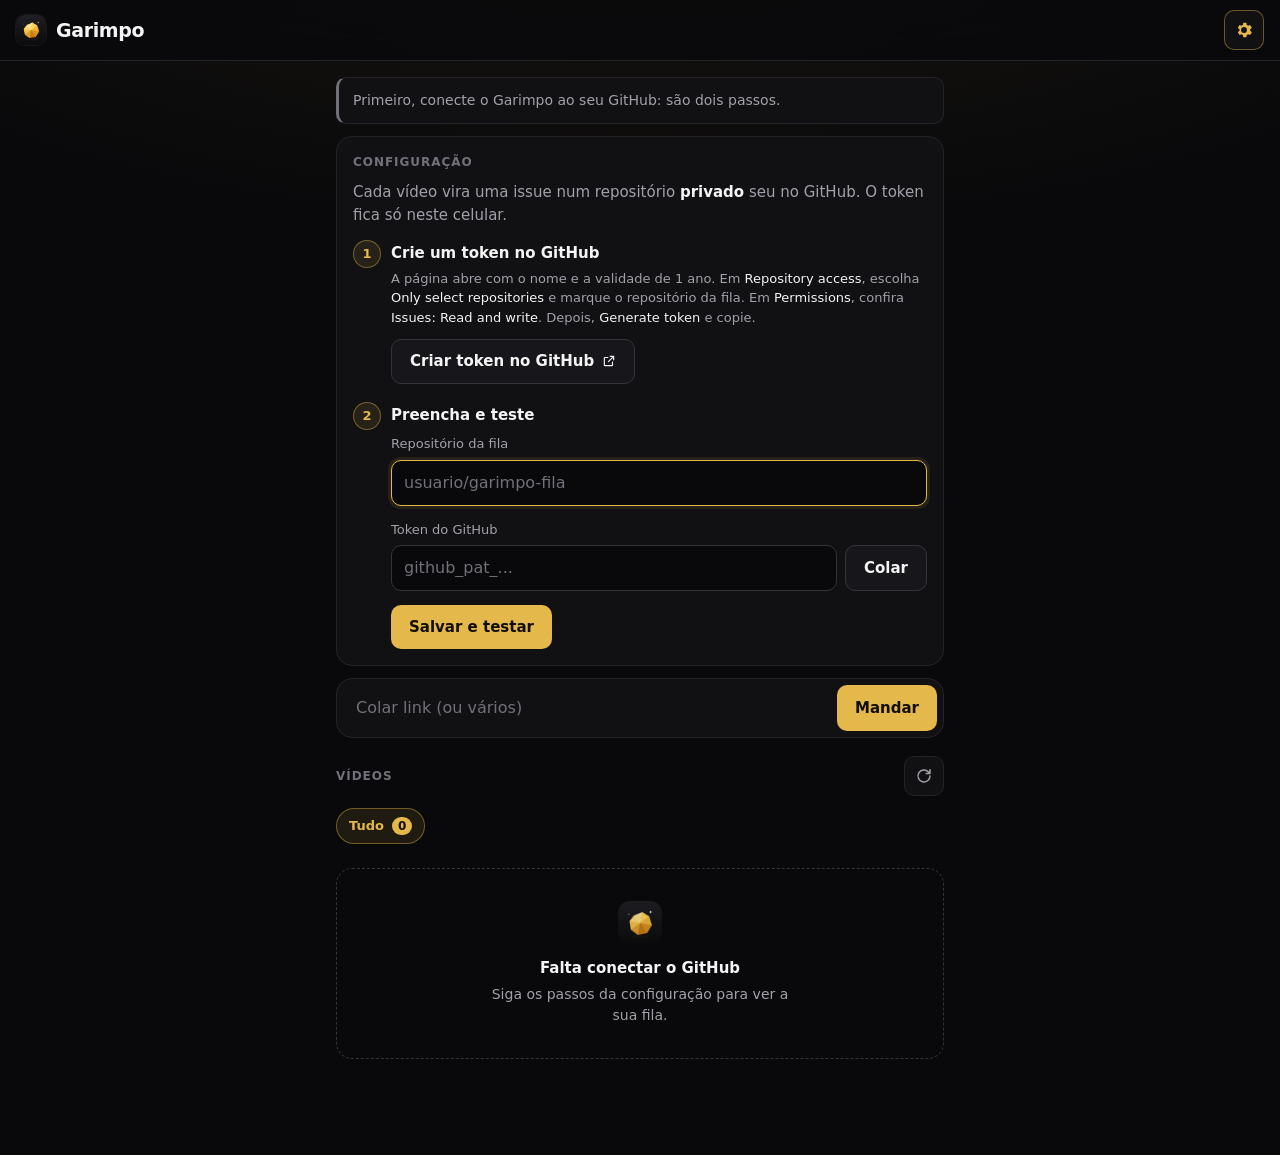
==== commit 64bff09a: "Marca vereditos novos e mostra fonte, projetos e comando de instalacao - Analise no cartao com a fon" ====
--- a/index.html
+++ b/index.html
@@ -13,44 +13,72 @@
   <link rel="manifest" href="manifest.webmanifest">
   <link rel="icon" href="icone-192.png" type="image/png">
   <link rel="apple-touch-icon" href="icone-192.png">
-  <link rel="stylesheet" href="estilo.css?v=3">
-  <script src="app.js?v=3" defer></script>
+  <link rel="stylesheet" href="estilo.css?v=4">
+  <script src="app.js?v=4" defer></script>
 </head>
 <body>
   <header class="topo">
     <div class="marca">
-      <img src="icone-192.png" width="28" height="28" alt="">
+      <img src="icone-192.png" width="30" height="30" alt="">
       <h1>Garimpo</h1>
     </div>
-    <button type="button" id="abrir-config" class="botao-icone" aria-label="Configurações" aria-controls="config" aria-expanded="false">
-      <svg viewBox="0 0 24 24" width="20" height="20" aria-hidden="true"><path fill="currentColor" d="M19.4 13a7.6 7.6 0 0 0 0-2l2-1.6-2-3.4-2.4 1a7.4 7.4 0 0 0-1.7-1l-.4-2.6h-3.8l-.4 2.6a7.4 7.4 0 0 0-1.7 1l-2.4-1-2 3.4 2 1.6a7.6 7.6 0 0 0 0 2l-2 1.6 2 3.4 2.4-1a7.4 7.4 0 0 0 1.7 1l.4 2.6h3.8l.4-2.6a7.4 7.4 0 0 0 1.7-1l2.4 1 2-3.4-2-1.6zM12 15.5a3.5 3.5 0 1 1 0-7 3.5 3.5 0 0 1 0 7z"/></svg>
-    </button>
+    <div class="topo-acoes">
+      <span id="offline" class="pilula-offline" hidden>Sem internet</span>
+      <button type="button" id="abrir-config" class="botao-icone" aria-label="Configurações" aria-controls="config" aria-expanded="false">
+        <svg viewBox="0 0 24 24" width="20" height="20" aria-hidden="true"><path fill="currentColor" d="M19.4 13a7.6 7.6 0 0 0 0-2l2-1.6-2-3.4-2.4 1a7.4 7.4 0 0 0-1.7-1l-.4-2.6h-3.8l-.4 2.6a7.4 7.4 0 0 0-1.7 1l-2.4-1-2 3.4 2 1.6a7.6 7.6 0 0 0 0 2l-2 1.6 2 3.4 2.4-1a7.4 7.4 0 0 0 1.7 1l.4 2.6h3.8l.4-2.6a7.4 7.4 0 0 0 1.7-1l2.4 1 2-3.4-2-1.6zM12 15.5a3.5 3.5 0 1 1 0-7 3.5 3.5 0 0 1 0 7z"/></svg>
+      </button>
+    </div>
   </header>
 
   <main>
     <p id="aviso" class="aviso" role="alert" hidden></p>
 
+    <section id="instalar-app" class="cartao faixa" hidden aria-labelledby="titulo-instalar">
+      <img src="icone-192.png" width="40" height="40" alt="">
+      <div class="faixa-texto">
+        <h2 id="titulo-instalar" class="faixa-titulo">Instale o Garimpo</h2>
+        <p class="suave pequeno">Assim ele aparece no Compartilhar do Instagram.</p>
+      </div>
+      <button type="button" id="instalar" class="botao">Instalar</button>
+    </section>
+
     <section id="config" class="cartao" hidden aria-labelledby="titulo-config">
-      <h2 id="titulo-config">Configuração</h2>
-      <p id="conectado" class="conectado" hidden></p>
-      <p class="suave">Os vídeos vão como issues para um repositório <strong>privado</strong> seu no GitHub. O token fica só
+      <div class="cartao-topo">
+        <h2 id="titulo-config">Configuração</h2>
+        <p id="conectado" class="conectado" hidden></p>
+      </div>
+      <p class="suave">Cada vídeo vira uma issue num repositório <strong>privado</strong> seu no GitHub. O token fica só
         neste celular.</p>
       <form id="form-config" novalidate>
-        <label for="repo">Repositório da fila</label>
-        <input id="repo" name="repo" type="text" inputmode="url" autocomplete="off" autocapitalize="off"
-               spellcheck="false" placeholder="usuario/garimpo-fila" required>
-        <label for="token">Token do GitHub</label>
-        <div class="linha-campo">
-          <input id="token" name="token" type="password" autocomplete="off" autocapitalize="off" spellcheck="false"
-                 placeholder="github_pat_..." required>
-          <button type="button" id="colar-token" class="botao botao-secundario">Colar</button>
-        </div>
-        <p class="suave pequeno">Token fino (fine-grained), só com este repositório e a permissão
-          <em>Issues: Read and write</em>.</p>
-        <div class="linha-botoes">
-          <button type="submit" class="botao">Salvar e testar</button>
-          <button type="button" id="apagar-config" class="botao botao-perigo">Apagar deste celular</button>
-        </div>
+        <ol class="passos">
+          <li>
+            <p class="passo-titulo">Crie um token no GitHub</p>
+            <p class="suave pequeno">A página abre com o nome e a validade de 1 ano. Em <em>Repository access</em>,
+              escolha <em>Only select repositories</em> e marque o repositório da fila. Em <em>Permissions</em>,
+              confira <em>Issues: Read and write</em>. Depois, <em>Generate token</em> e copie.</p>
+            <a class="botao botao-secundario botao-link" target="_blank" rel="noopener noreferrer"
+               href="https://github.com/settings/personal-access-tokens/new?name=Garimpo+celular&amp;description=App+Garimpo%3A+so+as+issues+do+repositorio+da+fila&amp;expires_in=366&amp;issues=write">
+              Criar token no GitHub
+              <svg class="ic" viewBox="0 0 24 24" width="14" height="14" aria-hidden="true"><path d="M14 4h6v6M20 4l-9 9M18 14v5a1 1 0 0 1-1 1H5a1 1 0 0 1-1-1V7a1 1 0 0 1 1-1h5"/></svg>
+            </a>
+          </li>
+          <li>
+            <p class="passo-titulo">Preencha e teste</p>
+            <label for="repo">Repositório da fila</label>
+            <input id="repo" name="repo" type="text" inputmode="url" autocomplete="off" autocapitalize="off"
+                   spellcheck="false" placeholder="usuario/garimpo-fila" required>
+            <label for="token">Token do GitHub</label>
+            <div class="linha-campo">
+              <input id="token" name="token" type="password" autocomplete="off" autocapitalize="off" spellcheck="false"
+                     placeholder="github_pat_..." required>
+              <button type="button" id="colar-token" class="botao botao-secundario">Colar</button>
+            </div>
+            <div class="linha-botoes">
+              <button type="submit" id="salvar-config" class="botao">Salvar e testar</button>
+              <button type="button" id="apagar-config" class="botao botao-perigo">Apagar deste celular</button>
+            </div>
+          </li>
+        </ol>
       </form>
     </section>
 
@@ -63,7 +91,10 @@
         </div>
       </div>
       <p id="link-compartilhado" class="link-quebra"></p>
-      <div id="veredito-anterior" class="item-analise" hidden></div>
+      <div id="andamento-compartilhado"></div>
+      <p id="dica-compartilhado" class="suave pequeno" hidden>O PC baixa e analisa quando você pedir no Claude Code. A
+        resposta aparece aqui na lista.</p>
+      <div id="veredito-anterior" hidden></div>
       <form id="form-nota" hidden novalidate>
         <label for="nota">Nota para o Claude <span class="apagado">(opcional)</span></label>
         <textarea id="nota" name="nota" rows="2" maxlength="500" placeholder="ex.: ver se serve pro Ultron"></textarea>
@@ -71,9 +102,10 @@
       </form>
     </section>
 
-    <form id="form-colar" class="cartao barra-colar" novalidate>
+    <form id="form-colar" class="barra-colar" novalidate>
       <label for="link-colado" class="so-leitor">Link do vídeo</label>
-      <input id="link-colado" name="link" type="url" inputmode="url" autocomplete="off" placeholder="Colar link de um vídeo">
+      <input id="link-colado" name="link" type="text" inputmode="url" autocomplete="off" autocapitalize="off"
+             spellcheck="false" placeholder="Colar link (ou vários)">
       <button type="submit" class="botao">Mandar</button>
     </form>
 
@@ -86,17 +118,30 @@
 
     <section class="painel" aria-labelledby="titulo-fila">
       <div class="cabecalho-secao">
-        <h2 id="titulo-fila">Vídeos</h2>
-        <button type="button" id="atualizar" class="botao-texto">Atualizar</button>
+        <div>
+          <h2 id="titulo-fila">Vídeos</h2>
+          <p id="atualizado" class="atualizado"></p>
+        </div>
+        <button type="button" id="atualizar" class="botao-icone" aria-label="Atualizar a lista">
+          <svg class="ic" viewBox="0 0 24 24" width="18" height="18" aria-hidden="true"><path d="M20 12a8 8 0 1 1-2.34-5.66L20 8.5M20 3.5v5h-5"/></svg>
+        </button>
       </div>
       <div id="filtros" class="filtros" role="group" aria-label="Filtrar por situação"></div>
       <label for="busca" class="so-leitor">Buscar</label>
       <input id="busca" type="search" class="busca" placeholder="Buscar ferramenta, nota ou análise" autocomplete="off" hidden>
-      <ul id="fila" class="fila" aria-live="polite"></ul>
+      <p id="dica-fila" class="dica" hidden>
+        <svg class="ic" viewBox="0 0 24 24" width="16" height="16" aria-hidden="true"><path d="M12 7v5l3 2M12 21a9 9 0 1 0 0-18 9 9 0 0 0 0 18z"/></svg>
+        <span id="dica-fila-texto"></span>
+      </p>
+      <ul id="fila" class="fila"></ul>
       <div id="carregando" class="esqueletos" hidden aria-hidden="true">
         <div class="esqueleto"></div><div class="esqueleto"></div><div class="esqueleto"></div>
       </div>
-      <p id="fila-vazia" class="vazio" hidden></p>
+      <div id="fila-vazia" class="vazio" hidden>
+        <img src="icone-192.png" width="44" height="44" alt="">
+        <p id="fila-vazia-titulo" class="vazio-titulo"></p>
+        <p id="fila-vazia-texto" class="vazio-texto"></p>
+      </div>
     </section>
   </main>
 
--- a/estilo.css
+++ b/estilo.css
@@ -1,25 +1,26 @@
-/* Garimpo: tema unico, escuro. Preto, cinzas neutros e um dourado so para acao e marca. */
+/* Garimpo: tema unico, escuro. Preto, cinzas neutros e um dourado so para acao, marca e o que e novo. */
 :root {
   --fundo: #09090b;
   --superficie: #111114;
-  --superficie-2: #18181c;
+  --superficie-2: #17171b;
   --superficie-3: #1f1f24;
-  --borda: #24242a;
+  --borda: #232329;
   --borda-forte: #33333b;
   --texto: #f4f4f5;
   --suave: #a1a1aa;
   --apagado: #71717a;
   --ouro: #e5b84b;
   --ouro-forte: #f2c96a;
-  --ouro-fundo: rgba(229, 184, 75, .12);
-  --ouro-borda: rgba(229, 184, 75, .45);
+  --ouro-fundo: rgba(229, 184, 75, .1);
+  --ouro-borda: rgba(229, 184, 75, .42);
   --sobre-ouro: #120e04;
   --ok: #4ade80;
   --ok-fundo: rgba(74, 222, 128, .1);
   --erro: #f87171;
   --erro-fundo: rgba(248, 113, 113, .1);
-  --raio: 14px;
+  --raio: 16px;
   --raio-p: 10px;
+  --mono: ui-monospace, "Cascadia Mono", "SFMono-Regular", Consolas, "Roboto Mono", monospace;
   color-scheme: dark;
 }
 
@@ -31,15 +32,27 @@
   margin: 0;
   min-height: 100vh;
   min-height: 100dvh;
-  background: var(--fundo);
+  background:
+    radial-gradient(120% 60% at 50% -10%, rgba(229, 184, 75, .07), transparent 60%),
+    var(--fundo);
+  background-attachment: fixed;
   color: var(--texto);
   font: 15px/1.5 system-ui, -apple-system, "Segoe UI", Roboto, "Helvetica Neue", sans-serif;
-  font-feature-settings: "tnum";
   -webkit-font-smoothing: antialiased;
   -webkit-tap-highlight-color: transparent;
+  overscroll-behavior-y: none;
 }
 
 [hidden] { display: none !important; }
+
+.ic {
+  flex: none;
+  fill: none;
+  stroke: currentColor;
+  stroke-width: 2;
+  stroke-linecap: round;
+  stroke-linejoin: round;
+}
 
 /* ------------------------------------------------------------------ topo */
 
@@ -50,17 +63,19 @@
   display: flex;
   align-items: center;
   justify-content: space-between;
+  gap: 12px;
   padding: max(10px, env(safe-area-inset-top)) 16px 10px;
-  background: rgba(9, 9, 11, .86);
-  -webkit-backdrop-filter: blur(14px);
-  backdrop-filter: blur(14px);
+  background: rgba(9, 9, 11, .82);
+  -webkit-backdrop-filter: blur(16px) saturate(140%);
+  backdrop-filter: blur(16px) saturate(140%);
   border-bottom: 1px solid var(--borda);
 }
 
 .marca { display: flex; align-items: center; gap: 10px; }
-.marca img { display: block; border-radius: 8px; }
-
-h1 { margin: 0; font-size: 1.125rem; font-weight: 650; letter-spacing: -.01em; }
+.marca img { display: block; border-radius: 9px; box-shadow: 0 0 0 1px rgba(255, 255, 255, .06); }
+.topo-acoes { display: flex; align-items: center; gap: 8px; }
+
+h1 { margin: 0; font-size: 1.1875rem; font-weight: 700; letter-spacing: -.02em; }
 
 h2 {
   margin: 0 0 12px;
@@ -69,6 +84,15 @@
   letter-spacing: .08em;
   text-transform: uppercase;
   color: var(--apagado);
+}
+
+.pilula-offline {
+  padding: 3px 10px;
+  border-radius: 999px;
+  background: var(--erro-fundo);
+  color: var(--erro);
+  font-size: .75rem;
+  font-weight: 600;
 }
 
 main {
@@ -76,6 +100,7 @@
   margin: 0 auto;
   padding: 16px 16px max(96px, calc(env(safe-area-inset-bottom) + 80px));
   display: grid;
+  grid-template-columns: minmax(0, 1fr); /* um comando longo nao alarga a pagina */
   gap: 12px;
 }
 
@@ -88,28 +113,29 @@
   padding: 16px;
 }
 
+.cartao-topo { display: flex; align-items: center; justify-content: space-between; gap: 10px; flex-wrap: wrap; margin-bottom: 10px; }
+.cartao-topo h2 { margin: 0; }
+
 .destaque {
   border-color: var(--ouro-borda);
-  box-shadow: 0 0 0 1px rgba(229, 184, 75, .08), 0 10px 30px -14px rgba(229, 184, 75, .35);
+  box-shadow: 0 0 0 1px rgba(229, 184, 75, .06), 0 14px 34px -16px rgba(229, 184, 75, .35);
 }
 
 .suave { color: var(--suave); margin: 0 0 4px; }
 .apagado { color: var(--apagado); font-weight: 400; }
 .pequeno { font-size: .8125rem; }
 strong { color: var(--texto); font-weight: 600; }
+em { font-style: normal; color: var(--texto); }
 .so-leitor {
   position: absolute; width: 1px; height: 1px; overflow: hidden;
   clip: rect(0 0 0 0); white-space: nowrap;
 }
 
-.cabecalho-secao { display: flex; align-items: center; justify-content: space-between; margin: 4px 0 8px; }
-.cabecalho-secao h2 { margin: 0; }
-
 .conectado {
   display: inline-flex;
   align-items: center;
   gap: 8px;
-  margin: 0 0 10px;
+  margin: 0;
   padding: 4px 10px;
   border-radius: 999px;
   background: var(--ok-fundo);
@@ -118,6 +144,36 @@
   font-weight: 600;
 }
 .conectado::before { content: ""; width: 6px; height: 6px; border-radius: 50%; background: currentColor; }
+
+/* instalar */
+.faixa { display: flex; align-items: center; gap: 12px; border-color: var(--ouro-borda); }
+.faixa img { flex: none; border-radius: 10px; }
+.faixa-texto { flex: 1; min-width: 0; }
+.faixa-titulo { margin: 0 0 2px; font-size: .9375rem; letter-spacing: normal; text-transform: none; color: var(--texto); }
+.faixa-texto .suave { margin: 0; }
+
+/* passos da configuracao */
+.passos { list-style: none; margin: 14px 0 0; padding: 0; counter-reset: passo; display: grid; grid-template-columns: minmax(0, 1fr); gap: 18px; }
+.passos > li { position: relative; padding-left: 38px; counter-increment: passo; }
+.passos > li::before {
+  content: counter(passo);
+  position: absolute;
+  left: 0;
+  top: 0;
+  display: grid;
+  place-items: center;
+  width: 26px;
+  height: 26px;
+  border-radius: 50%;
+  background: var(--ouro-fundo);
+  border: 1px solid var(--ouro-borda);
+  color: var(--ouro);
+  font-size: .8125rem;
+  font-weight: 700;
+}
+#config[data-conectado="sim"] .passos > li::before { content: "✓"; background: var(--ok-fundo); border-color: transparent; color: var(--ok); }
+.passo-titulo { margin: 2px 0 4px; font-weight: 600; }
+.passos label:first-of-type { margin-top: 8px; }
 
 /* ------------------------------------------------------------------ formularios */
 
@@ -145,6 +201,10 @@
 }
 
 .botao {
+  display: inline-flex;
+  align-items: center;
+  justify-content: center;
+  gap: 8px;
   min-height: 44px;
   padding: 10px 18px;
   border: 0;
@@ -152,14 +212,16 @@
   background: var(--ouro);
   color: var(--sobre-ouro);
   font: inherit;
-  font-weight: 600;
+  font-weight: 650;
+  text-decoration: none;
   cursor: pointer;
   touch-action: manipulation;
+  user-select: none;
   white-space: nowrap;
 }
 
-.botao:active { background: var(--ouro-forte); }
-.botao:disabled { opacity: .5; cursor: default; }
+.botao:active { background: var(--ouro-forte); transform: scale(.98); }
+.botao:disabled { opacity: .5; cursor: default; transform: none; }
 
 .botao-secundario {
   background: var(--superficie-2);
@@ -167,26 +229,14 @@
   border: 1px solid var(--borda-forte);
 }
 .botao-secundario:active { background: var(--superficie-3); }
+.botao-link { margin-top: 8px; }
 
 .botao-perigo {
   background: transparent;
   color: var(--suave);
   border: 1px solid var(--borda-forte);
 }
-.botao-perigo:active { color: var(--erro); border-color: var(--erro); }
-
-.botao-texto {
-  min-height: 40px;
-  padding: 0 4px;
-  border: 0;
-  background: none;
-  color: var(--ouro);
-  font: inherit;
-  font-size: .875rem;
-  font-weight: 600;
-  cursor: pointer;
-}
-.botao-texto:disabled { color: var(--apagado); }
+.botao-perigo:active { color: var(--erro); border-color: var(--erro); background: transparent; }
 
 .botao-icone {
   display: grid;
@@ -198,16 +248,27 @@
   background: var(--superficie);
   color: var(--suave);
   cursor: pointer;
-}
+  touch-action: manipulation;
+}
+.botao-icone:active { background: var(--superficie-2); }
 .botao-icone[aria-expanded="true"] { color: var(--ouro); border-color: var(--ouro-borda); }
+.botao-icone:disabled { cursor: default; }
 
 .linha-botoes { display: flex; flex-wrap: wrap; gap: 8px; margin-top: 14px; }
 .linha-campo { display: flex; gap: 8px; }
 .linha-campo input { flex: 1; min-width: 0; }
 #form-nota .botao { margin-top: 10px; }
 
-.barra-colar { display: flex; gap: 8px; padding: 10px; }
-.barra-colar input { flex: 1; min-width: 0; border-color: var(--borda); background: var(--fundo); }
+.barra-colar {
+  display: flex;
+  gap: 8px;
+  padding: 6px;
+  border: 1px solid var(--borda);
+  border-radius: var(--raio);
+  background: var(--superficie);
+}
+.barra-colar input { flex: 1; min-width: 0; border-color: transparent; background: transparent; }
+.barra-colar input:focus { border-color: var(--ouro-borda); background: var(--fundo); }
 
 /* ------------------------------------------------------------------ mensagens */
 
@@ -274,13 +335,20 @@
 .estado[data-tipo="erro"] { color: var(--erro); }
 
 .link-quebra { margin: 0 0 4px; overflow-wrap: anywhere; font-size: .8125rem; color: var(--apagado); }
+#andamento-compartilhado:not(:empty) { margin-bottom: 10px; }
 #veredito-anterior { margin-top: 10px; }
+#dica-compartilhado { margin: 0; }
 
 .lista-simples { margin: 0 0 12px; padding-left: 18px; overflow-wrap: anywhere; font-size: .875rem; color: var(--suave); }
 
-/* ------------------------------------------------------------------ filtros e busca */
-
-.painel { display: grid; gap: 10px; margin-top: 4px; }
+/* ------------------------------------------------------------------ cabecalho, filtros e busca */
+
+.painel { display: grid; grid-template-columns: minmax(0, 1fr); gap: 10px; margin-top: 6px; }
+
+.cabecalho-secao { display: flex; align-items: center; justify-content: space-between; gap: 12px; }
+.cabecalho-secao h2 { margin: 0; }
+.atualizado { margin: 2px 0 0; font-size: .75rem; color: var(--apagado); }
+.atualizado:empty { display: none; }
 
 .filtros {
   display: flex;
@@ -317,61 +385,251 @@
   background: var(--superficie-3);
   color: var(--suave);
   font-size: .75rem;
+  font-variant-numeric: tabular-nums;
   text-align: center;
 }
 .filtro[aria-pressed="true"] { border-color: var(--ouro-borda); background: var(--ouro-fundo); color: var(--ouro); }
 .filtro[aria-pressed="true"] .filtro-n { background: var(--ouro); color: var(--sobre-ouro); }
+.filtro-novos { border-color: var(--ouro-borda); color: var(--ouro); }
+.filtro-novos::before { content: ""; width: 6px; height: 6px; border-radius: 50%; background: var(--ouro); }
 
 .busca { min-height: 42px; border-color: var(--borda); background: var(--superficie); }
 
-/* ------------------------------------------------------------------ cartoes da fila */
-
-.fila { list-style: none; margin: 0; padding: 0; display: grid; gap: 10px; }
+.dica {
+  display: flex;
+  align-items: flex-start;
+  gap: 10px;
+  margin: 0;
+  padding: 10px 12px;
+  border: 1px solid rgba(229, 184, 75, .2);
+  border-radius: var(--raio-p);
+  background: var(--ouro-fundo);
+  color: var(--suave);
+  font-size: .8125rem;
+}
+.dica .ic { margin-top: 2px; color: var(--ouro); }
+
+/* ------------------------------------------------------------------ lista */
+
+.fila { list-style: none; margin: 0; padding: 0; display: grid; grid-template-columns: minmax(0, 1fr); gap: 10px; }
+
+.grupo { display: flex; align-items: center; gap: 10px; margin-top: 6px; }
+.grupo:first-child { margin-top: 0; }
+.grupo h3 {
+  margin: 0;
+  font-size: .6875rem;
+  font-weight: 600;
+  letter-spacing: .09em;
+  text-transform: uppercase;
+  color: var(--apagado);
+}
+.grupo::after { content: ""; flex: 1; height: 1px; background: var(--borda); }
 
 .item {
-  padding: 14px;
+  --cor: var(--borda-forte);
+  --cor-fundo: var(--superficie-3);
+  position: relative;
+  padding: 14px 14px 14px 16px;
   border: 1px solid var(--borda);
   border-radius: var(--raio);
   background: var(--superficie);
-}
-
-.item-topo { display: flex; align-items: flex-start; justify-content: space-between; gap: 12px; }
-.item-bloco { min-width: 0; }
-.item-titulo { margin: 0; font-weight: 600; line-height: 1.35; overflow-wrap: anywhere; }
-.item-meta { margin: 3px 0 0; font-size: .8125rem; color: var(--apagado); overflow-wrap: anywhere; }
-.item-meta a { color: var(--suave); text-decoration: none; }
-.item-meta a:hover { color: var(--ouro-forte); }
+  overflow: hidden;
+}
+.item::before { content: ""; position: absolute; inset: 0 auto 0 0; width: 3px; background: var(--cor); }
+.item[data-situacao="vale"] { --cor: var(--ok); --cor-fundo: var(--ok-fundo); }
+.item[data-situacao="evite"], .item[data-situacao="falhou"] { --cor: var(--erro); --cor-fundo: var(--erro-fundo); }
+.item[data-situacao="esperando"], .item[data-situacao="fila"] { --cor: var(--ouro-borda); --cor-fundo: var(--ouro-fundo); }
+.item[data-novo] { border-color: var(--ouro-borda); box-shadow: 0 10px 28px -18px rgba(229, 184, 75, .5); }
+
+.item-topo { display: flex; align-items: flex-start; gap: 12px; }
+.item-icone {
+  flex: none;
+  display: grid;
+  place-items: center;
+  width: 34px;
+  height: 34px;
+  border-radius: 50%;
+  background: var(--cor-fundo);
+  color: var(--cor);
+}
+.item[data-situacao="fila"] .item-icone, .item[data-situacao="esperando"] .item-icone { color: var(--ouro); }
+.item-icone .ic { stroke-width: 2.4; }
+.item-bloco { min-width: 0; flex: 1; }
+.item-titulo { margin: 1px 0 0; font-size: 1rem; font-weight: 650; line-height: 1.3; letter-spacing: -.01em; overflow-wrap: anywhere; }
+.item-meta { margin: 3px 0 0; font-size: .8125rem; color: var(--apagado); }
+.item-meta .sep { margin: 0 6px; opacity: .7; }
+.status { font-weight: 600; color: var(--suave); }
+.status[data-tipo="ok"] { color: var(--ok); }
+.status[data-tipo="erro"] { color: var(--erro); }
+.status[data-tipo="espera"], .status[data-tipo="fila"] { color: var(--ouro); }
+
+.novo {
+  display: inline-block;
+  vertical-align: 2px;
+  padding: 1px 7px;
+  border-radius: 999px;
+  background: var(--ouro);
+  color: var(--sobre-ouro);
+  font-size: .625rem;
+  font-weight: 800;
+  letter-spacing: .06em;
+  text-transform: uppercase;
+}
 
 .item-nota {
-  margin: 10px 0 0;
-  padding-left: 10px;
-  border-left: 2px solid var(--borda-forte);
+  margin: 12px 0 0;
+  padding: 8px 10px;
+  border-radius: var(--raio-p);
+  background: var(--superficie-2);
   font-size: .875rem;
   color: var(--suave);
   overflow-wrap: anywhere;
 }
-
-.item-analise {
-  margin: 10px 0 0;
-  padding: 10px 12px;
-  border-left: 3px solid var(--borda-forte);
-  border-radius: 4px var(--raio-p) var(--raio-p) 4px;
+.item-nota-rotulo {
+  display: block;
+  margin-bottom: 2px;
+  font-size: .6875rem;
+  font-weight: 600;
+  letter-spacing: .06em;
+  text-transform: uppercase;
+  color: var(--apagado);
+}
+
+/* analise (o veredito do Claude) */
+.analise {
+  margin: 12px 0 0;
+  padding: 12px;
+  border: 1px solid var(--borda);
+  border-radius: var(--raio-p);
   background: var(--superficie-2);
   font-size: .875rem;
   line-height: 1.55;
-  white-space: pre-wrap;
-  overflow-wrap: anywhere;
-}
-.item-analise[data-tipo="ok"] { border-left-color: var(--ok); }
-.item-analise[data-tipo="erro"] { border-left-color: var(--erro); }
-.item-analise.carregando-texto { padding: 4px 8px; background: transparent; border-left-color: transparent; }
+}
+.analise-carregar { padding: 2px 4px; border-color: transparent; background: transparent; }
+.analise-texto { margin: 0; white-space: pre-wrap; overflow-wrap: anywhere; color: #e4e4e7; }
+.analise-texto.fechado {
+  display: -webkit-box;
+  -webkit-box-orient: vertical;
+  -webkit-line-clamp: 5;
+  line-clamp: 5;
+  overflow: hidden;
+}
+.ver-tudo {
+  margin: 4px 0 0;
+  padding: 4px 0;
+  border: 0;
+  background: none;
+  color: var(--ouro);
+  font: inherit;
+  font-size: .8125rem;
+  font-weight: 600;
+  cursor: pointer;
+}
+.analise-linha {
+  display: flex;
+  flex-wrap: wrap;
+  align-items: center;
+  gap: 6px;
+  margin-top: 10px;
+  padding-top: 10px;
+  border-top: 1px solid var(--borda);
+}
+.analise-linha + .analise-linha { margin-top: 8px; padding-top: 0; border-top: 0; }
+.analise-rotulo {
+  margin-right: 4px;
+  font-size: .6875rem;
+  font-weight: 600;
+  letter-spacing: .06em;
+  text-transform: uppercase;
+  color: var(--apagado);
+}
+.analise-rotulo-bloco { display: block; margin: 10px 0 6px; }
+.tag {
+  padding: 2px 9px;
+  border: 1px solid var(--ouro-borda);
+  border-radius: 999px;
+  color: var(--ouro-forte);
+  font-size: .75rem;
+  font-weight: 600;
+}
+.analise-fonte { flex-wrap: nowrap; }
+.fonte {
+  display: inline-flex;
+  align-items: center;
+  gap: 6px;
+  min-width: 0;
+  min-height: 32px;
+  color: var(--texto);
+  font-size: .8125rem;
+  font-weight: 500;
+  text-decoration: none;
+}
+.fonte span { min-width: 0; overflow: hidden; text-overflow: ellipsis; white-space: nowrap; }
+.fonte .ic { color: var(--apagado); }
+.fonte:active { color: var(--ouro-forte); }
+.comando {
+  display: flex;
+  align-items: center;
+  gap: 6px;
+  padding: 4px 4px 4px 10px;
+  border: 1px solid var(--borda-forte);
+  border-radius: 8px;
+  background: var(--fundo);
+}
+.comando code {
+  flex: 1;
+  min-width: 0;
+  overflow-x: auto;
+  padding: 6px 0;
+  font-family: var(--mono);
+  font-size: .8125rem;
+  white-space: nowrap;
+  color: var(--ouro-forte);
+  scrollbar-width: none;
+}
+.comando-copiar {
+  flex: none;
+  display: grid;
+  place-items: center;
+  width: 36px;
+  height: 36px;
+  border: 0;
+  border-radius: 6px;
+  background: var(--superficie-3);
+  color: var(--suave);
+  cursor: pointer;
+}
+.comando-copiar:active { color: var(--ouro); }
+.analise-obs { margin: 10px 0 0; font-size: .75rem; color: var(--apagado); }
+
+/* andamento: Recebido -> Baixado -> Analisado */
+.etapas { list-style: none; display: grid; grid-template-columns: repeat(3, 1fr); gap: 6px; margin: 12px 0 0; padding: 0; }
+.etapas li { font-size: .75rem; color: var(--apagado); }
+.etapas li::before {
+  content: "";
+  display: block;
+  height: 4px;
+  margin-bottom: 6px;
+  border-radius: 999px;
+  background: var(--superficie-3);
+}
+.etapas li[data-estado="feito"] { color: var(--suave); }
+.etapas li[data-estado="feito"]::before { background: var(--ouro); }
+.etapas li[data-estado="agora"] { color: var(--ouro); font-weight: 600; }
+.etapas li[data-estado="agora"]::before {
+  background: linear-gradient(90deg, var(--ouro) 0%, rgba(229, 184, 75, .25) 50%, var(--ouro) 100%);
+  background-size: 200% 100%;
+}
+.etapas li[data-estado="erro"] { color: var(--erro); font-weight: 600; }
+.etapas li[data-estado="erro"]::before { background: var(--erro); }
 
 .item-acoes { display: flex; flex-wrap: wrap; gap: 8px; margin-top: 12px; }
 
 .acao {
   display: inline-flex;
   align-items: center;
-  min-height: 36px;
+  gap: 7px;
+  min-height: 38px;
   padding: 0 12px;
   border: 1px solid var(--borda-forte);
   border-radius: var(--raio-p);
@@ -383,45 +641,36 @@
   text-decoration: none;
   cursor: pointer;
   touch-action: manipulation;
-}
+  user-select: none;
+}
+.acao .ic { color: var(--suave); }
+.acao:active { background: var(--superficie-2); }
 .acao:disabled { opacity: .5; }
 .acao-perigo { color: var(--suave); }
 .acao-perigo.confirmar { border-color: var(--erro); color: var(--erro); background: var(--erro-fundo); }
+.acao-perigo.confirmar .ic { color: var(--erro); }
+.acao-so-icone { margin-left: auto; padding: 0 11px; }
+.acao-so-icone:not(.confirmar) .acao-texto { display: none; }
 .acao-link { border: 0; padding: 0 4px; color: var(--ouro); min-height: 32px; }
 
-.chip {
-  flex: none;
-  display: inline-flex;
-  align-items: center;
-  gap: 6px;
-  padding: 3px 10px;
-  border: 1px solid var(--borda-forte);
-  border-radius: 999px;
-  font-size: .75rem;
-  font-weight: 600;
-  white-space: nowrap;
-  color: var(--suave);
-}
-.chip::before { content: ""; width: 6px; height: 6px; border-radius: 50%; background: currentColor; }
-.chip[data-tipo="ok"] { color: var(--ok); background: var(--ok-fundo); border-color: transparent; }
-.chip[data-tipo="erro"] { color: var(--erro); background: var(--erro-fundo); border-color: transparent; }
-.chip[data-tipo="espera"] { color: var(--ouro); background: var(--ouro-fundo); border-color: transparent; }
-
 /* ------------------------------------------------------------------ vazio e carregando */
 
 .vazio {
-  margin: 0;
-  padding: 28px 16px;
+  display: grid;
+  justify-items: center;
+  gap: 4px;
+  padding: 32px 20px;
   border: 1px dashed var(--borda-forte);
   border-radius: var(--raio);
-  color: var(--suave);
-  font-size: .875rem;
   text-align: center;
 }
+.vazio img { margin-bottom: 8px; border-radius: 12px; opacity: .9; }
+.vazio-titulo { margin: 0; font-weight: 650; }
+.vazio-texto { margin: 0; max-width: 34ch; color: var(--suave); font-size: .875rem; }
 
 .esqueletos { display: grid; gap: 10px; }
 .esqueleto {
-  height: 84px;
+  height: 92px;
   border: 1px solid var(--borda);
   border-radius: var(--raio);
   background: linear-gradient(90deg, var(--superficie) 0%, var(--superficie-2) 50%, var(--superficie) 100%);
@@ -430,9 +679,13 @@
 
 @media (prefers-reduced-motion: no-preference) {
   .esqueleto { animation: brilho 1.4s ease-in-out infinite; }
+  .etapas li[data-estado="agora"]::before { animation: brilho 1.8s linear infinite; }
   .selo:not([data-tipo="ok"]):not([data-tipo="erro"])::before { animation: girar .8s linear infinite; }
+  #atualizar[aria-busy="true"] .ic { animation: girar .8s linear infinite; }
   .toast { transition: transform .22s ease, opacity .22s ease; }
-  .botao, .botao-texto, .acao, .filtro, input, textarea { transition: background-color .15s, border-color .15s, box-shadow .15s, color .15s; }
+  .botao, .acao, .filtro, .botao-icone, input, textarea {
+    transition: background-color .15s, border-color .15s, box-shadow .15s, color .15s, transform .1s;
+  }
 }
 
 @keyframes brilho { from { background-position: 100% 0; } to { background-position: -100% 0; } }
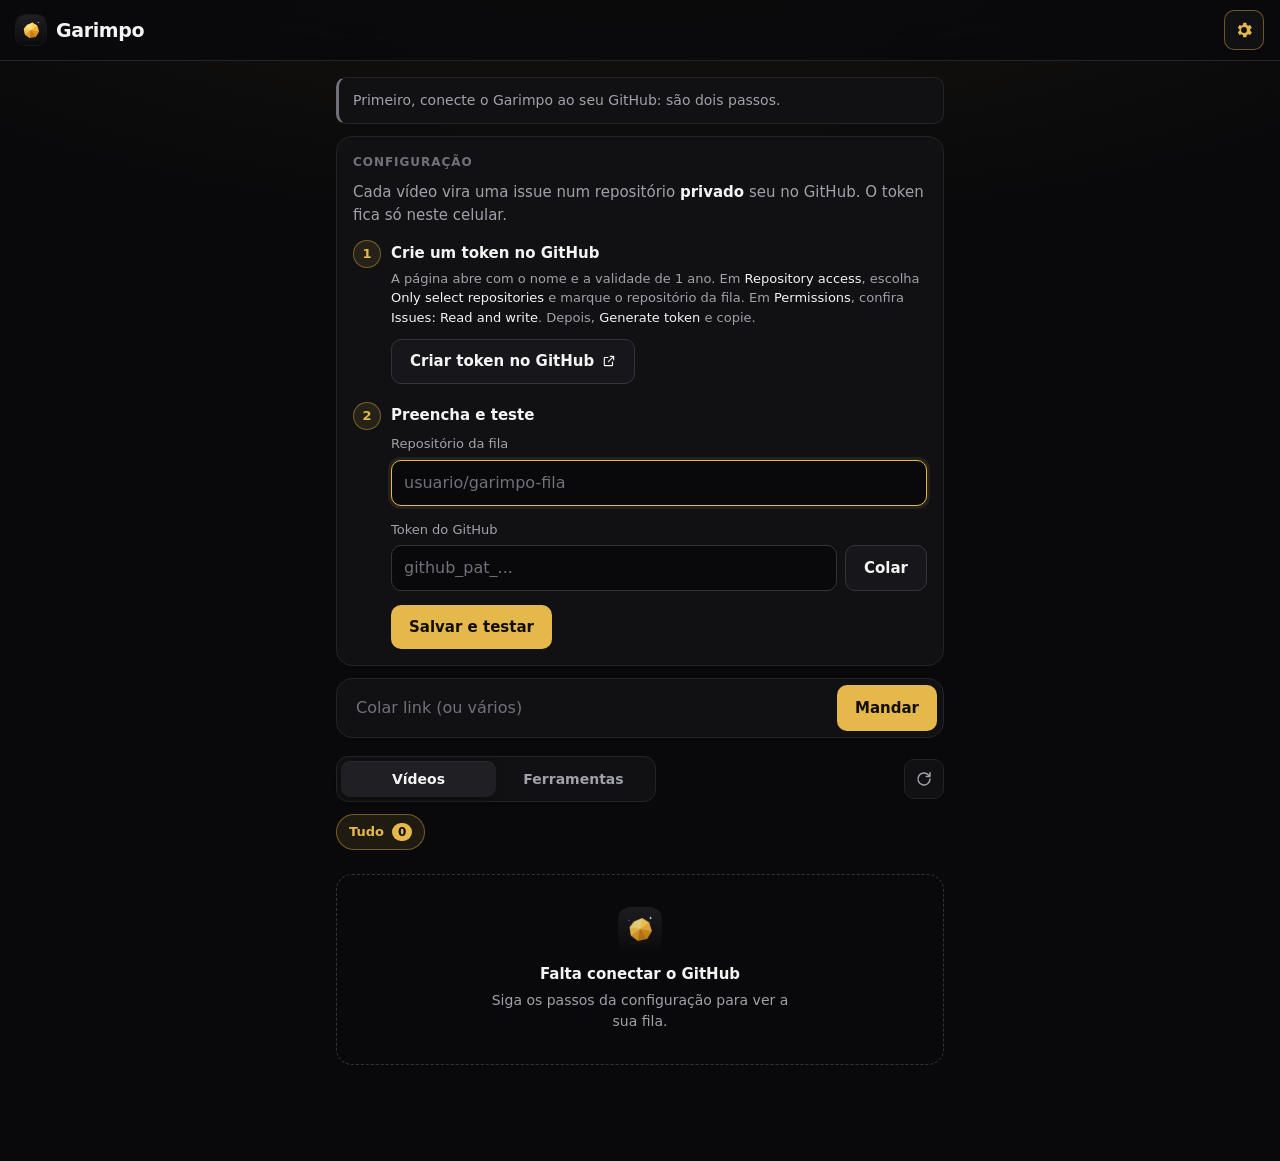
==== commit 8772b44e: "Adiciona a caixa de ferramentas, desfazer e editar a nota - Aba Ferramentas: os "Vale a pena" uma ve" ====
--- a/index.html
+++ b/index.html
@@ -13,8 +13,8 @@
   <link rel="manifest" href="manifest.webmanifest">
   <link rel="icon" href="icone-192.png" type="image/png">
   <link rel="apple-touch-icon" href="icone-192.png">
-  <link rel="stylesheet" href="estilo.css?v=4">
-  <script src="app.js?v=4" defer></script>
+  <link rel="stylesheet" href="estilo.css?v=5">
+  <script src="app.js?v=5" defer></script>
 </head>
 <body>
   <header class="topo">
@@ -117,22 +117,25 @@
     </section>
 
     <section class="painel" aria-labelledby="titulo-fila">
+      <h2 id="titulo-fila" class="so-leitor">Lista</h2>
       <div class="cabecalho-secao">
-        <div>
-          <h2 id="titulo-fila">Vídeos</h2>
-          <p id="atualizado" class="atualizado"></p>
+        <div id="vistas" class="vistas" role="group" aria-label="O que mostrar">
+          <button type="button" data-vista="videos" aria-pressed="true">Vídeos</button>
+          <button type="button" data-vista="ferramentas" aria-pressed="false">Ferramentas <span id="n-ferramentas" class="vistas-n"></span></button>
         </div>
         <button type="button" id="atualizar" class="botao-icone" aria-label="Atualizar a lista">
           <svg class="ic" viewBox="0 0 24 24" width="18" height="18" aria-hidden="true"><path d="M20 12a8 8 0 1 1-2.34-5.66L20 8.5M20 3.5v5h-5"/></svg>
         </button>
       </div>
-      <div id="filtros" class="filtros" role="group" aria-label="Filtrar por situação"></div>
+      <p id="atualizado" class="atualizado"></p>
+      <div id="filtros" class="filtros" role="group" aria-label="Filtrar"></div>
       <label for="busca" class="so-leitor">Buscar</label>
       <input id="busca" type="search" class="busca" placeholder="Buscar ferramenta, nota ou análise" autocomplete="off" hidden>
       <p id="dica-fila" class="dica" hidden>
         <svg class="ic" viewBox="0 0 24 24" width="16" height="16" aria-hidden="true"><path d="M12 7v5l3 2M12 21a9 9 0 1 0 0-18 9 9 0 0 0 0 18z"/></svg>
         <span id="dica-fila-texto"></span>
       </p>
+      <p id="resumo-caixa" class="resumo" hidden></p>
       <ul id="fila" class="fila"></ul>
       <div id="carregando" class="esqueletos" hidden aria-hidden="true">
         <div class="esqueleto"></div><div class="esqueleto"></div><div class="esqueleto"></div>
--- a/estilo.css
+++ b/estilo.css
@@ -40,7 +40,6 @@
   font: 15px/1.5 system-ui, -apple-system, "Segoe UI", Roboto, "Helvetica Neue", sans-serif;
   -webkit-font-smoothing: antialiased;
   -webkit-tap-highlight-color: transparent;
-  overscroll-behavior-y: none;
 }
 
 [hidden] { display: none !important; }
@@ -301,8 +300,25 @@
   box-shadow: 0 12px 30px -10px rgba(0, 0, 0, .7);
   transform: translate(-50%, 12px);
   opacity: 0;
+  display: flex;
+  align-items: center;
+  gap: 14px;
+  width: max-content;
 }
 .toast.visivel { transform: translate(-50%, 0); opacity: 1; }
+.toast:has(.toast-acao) { padding: 6px 6px 6px 16px; }
+.toast-acao {
+  min-height: 34px;
+  padding: 0 14px;
+  border: 0;
+  border-radius: 999px;
+  background: var(--ouro-fundo);
+  color: var(--ouro);
+  font: inherit;
+  font-weight: 700;
+  cursor: pointer;
+}
+.toast-acao:active { background: var(--ouro); color: var(--sobre-ouro); }
 
 /* ------------------------------------------------------------------ video recebido */
 
@@ -346,8 +362,47 @@
 .painel { display: grid; grid-template-columns: minmax(0, 1fr); gap: 10px; margin-top: 6px; }
 
 .cabecalho-secao { display: flex; align-items: center; justify-content: space-between; gap: 12px; }
-.cabecalho-secao h2 { margin: 0; }
-.atualizado { margin: 2px 0 0; font-size: .75rem; color: var(--apagado); }
+.atualizado { margin: -4px 0 0 2px; font-size: .75rem; color: var(--apagado); }
+
+/* Videos | Ferramentas */
+.vistas {
+  flex: 1;
+  display: grid;
+  grid-template-columns: 1fr 1fr;
+  max-width: 320px;
+  padding: 4px;
+  border: 1px solid var(--borda);
+  border-radius: 12px;
+  background: var(--superficie);
+}
+.vistas button {
+  display: inline-flex;
+  align-items: center;
+  justify-content: center;
+  gap: 7px;
+  min-height: 36px;
+  border: 0;
+  border-radius: 9px;
+  background: transparent;
+  color: var(--suave);
+  font: inherit;
+  font-size: .875rem;
+  font-weight: 650;
+  cursor: pointer;
+  touch-action: manipulation;
+}
+.vistas button[aria-pressed="true"] { background: var(--superficie-3); color: var(--texto); box-shadow: 0 1px 0 rgba(255, 255, 255, .04) inset, 0 4px 12px -6px rgba(0, 0, 0, .8); }
+.vistas-n {
+  min-width: 20px;
+  padding: 0 6px;
+  border-radius: 999px;
+  background: var(--ouro-fundo);
+  color: var(--ouro);
+  font-size: .75rem;
+  font-variant-numeric: tabular-nums;
+}
+.vistas-n:empty { display: none; }
+.resumo { margin: 0 2px; font-size: .8125rem; color: var(--suave); }
 .atualizado:empty { display: none; }
 
 .filtros {
@@ -392,6 +447,8 @@
 .filtro[aria-pressed="true"] .filtro-n { background: var(--ouro); color: var(--sobre-ouro); }
 .filtro-novos { border-color: var(--ouro-borda); color: var(--ouro); }
 .filtro-novos::before { content: ""; width: 6px; height: 6px; border-radius: 50%; background: var(--ouro); }
+.filtro-projeto { gap: 6px; border-color: var(--ouro); background: var(--ouro); color: var(--sobre-ouro); }
+.filtro-projeto .ic { stroke-width: 2.6; }
 
 .busca { min-height: 42px; border-color: var(--borda); background: var(--superficie); }
 
@@ -545,13 +602,20 @@
 }
 .analise-rotulo-bloco { display: block; margin: 10px 0 6px; }
 .tag {
-  padding: 2px 9px;
+  min-height: 28px;
+  padding: 2px 10px;
   border: 1px solid var(--ouro-borda);
   border-radius: 999px;
+  background: transparent;
   color: var(--ouro-forte);
+  font: inherit;
   font-size: .75rem;
   font-weight: 600;
-}
+  cursor: pointer;
+  touch-action: manipulation;
+}
+.tag[aria-pressed="true"] { background: var(--ouro); border-color: var(--ouro); color: var(--sobre-ouro); }
+.custo { color: var(--texto); font-weight: 500; }
 .analise-fonte { flex-wrap: nowrap; }
 .fonte {
   display: inline-flex;
@@ -602,6 +666,57 @@
 .comando-copiar:active { color: var(--ouro); }
 .analise-obs { margin: 10px 0 0; font-size: .75rem; color: var(--apagado); }
 
+.selo-instalada {
+  display: inline-block;
+  vertical-align: 2px;
+  padding: 0 7px;
+  border: 1px solid rgba(74, 222, 128, .45);
+  border-radius: 999px;
+  color: var(--ok);
+  font-size: .625rem;
+  font-weight: 700;
+  letter-spacing: .06em;
+  text-transform: uppercase;
+}
+
+/* caixa de ferramentas */
+.ferramenta .item-meta .custo { color: var(--suave); }
+.marcar {
+  flex: none;
+  display: grid;
+  place-items: center;
+  width: 34px;
+  height: 34px;
+  border: 2px solid var(--borda-forte);
+  border-radius: 50%;
+  background: transparent;
+  color: var(--borda-forte);
+  cursor: pointer;
+  touch-action: manipulation;
+}
+.marcar .ic { stroke-width: 3; }
+.marcar:active { border-color: var(--ok); }
+.marcar[aria-pressed="true"] { border-color: var(--ok); background: var(--ok); color: #06210f; }
+.ferramenta[data-instalada] { background: var(--fundo); }
+.ferramenta[data-instalada] .item-titulo { color: var(--suave); }
+.ferramenta-corpo { margin-top: 10px; padding-left: 46px; }
+.ferramenta-corpo .analise-linha { border-top: 0; padding-top: 0; margin-top: 8px; }
+.ferramenta-corpo .comando { margin-top: 10px; }
+.ferramenta-motivo { margin: 0; font-size: .875rem; color: var(--suave); overflow-wrap: anywhere; }
+.ferramenta-motivo.fechado {
+  display: -webkit-box;
+  -webkit-box-orient: vertical;
+  -webkit-line-clamp: 2;
+  line-clamp: 2;
+  overflow: hidden;
+}
+.ferramenta .item-acoes { padding-left: 46px; }
+
+/* editar a nota de um video na fila */
+.editar-nota { margin-top: 12px; }
+.editar-nota .linha-botoes { margin-top: 8px; }
+.editar-nota .botao { min-height: 40px; padding: 8px 16px; }
+
 /* andamento: Recebido -> Baixado -> Analisado */
 .etapas { list-style: none; display: grid; grid-template-columns: repeat(3, 1fr); gap: 6px; margin: 12px 0 0; padding: 0; }
 .etapas li { font-size: .75rem; color: var(--apagado); }
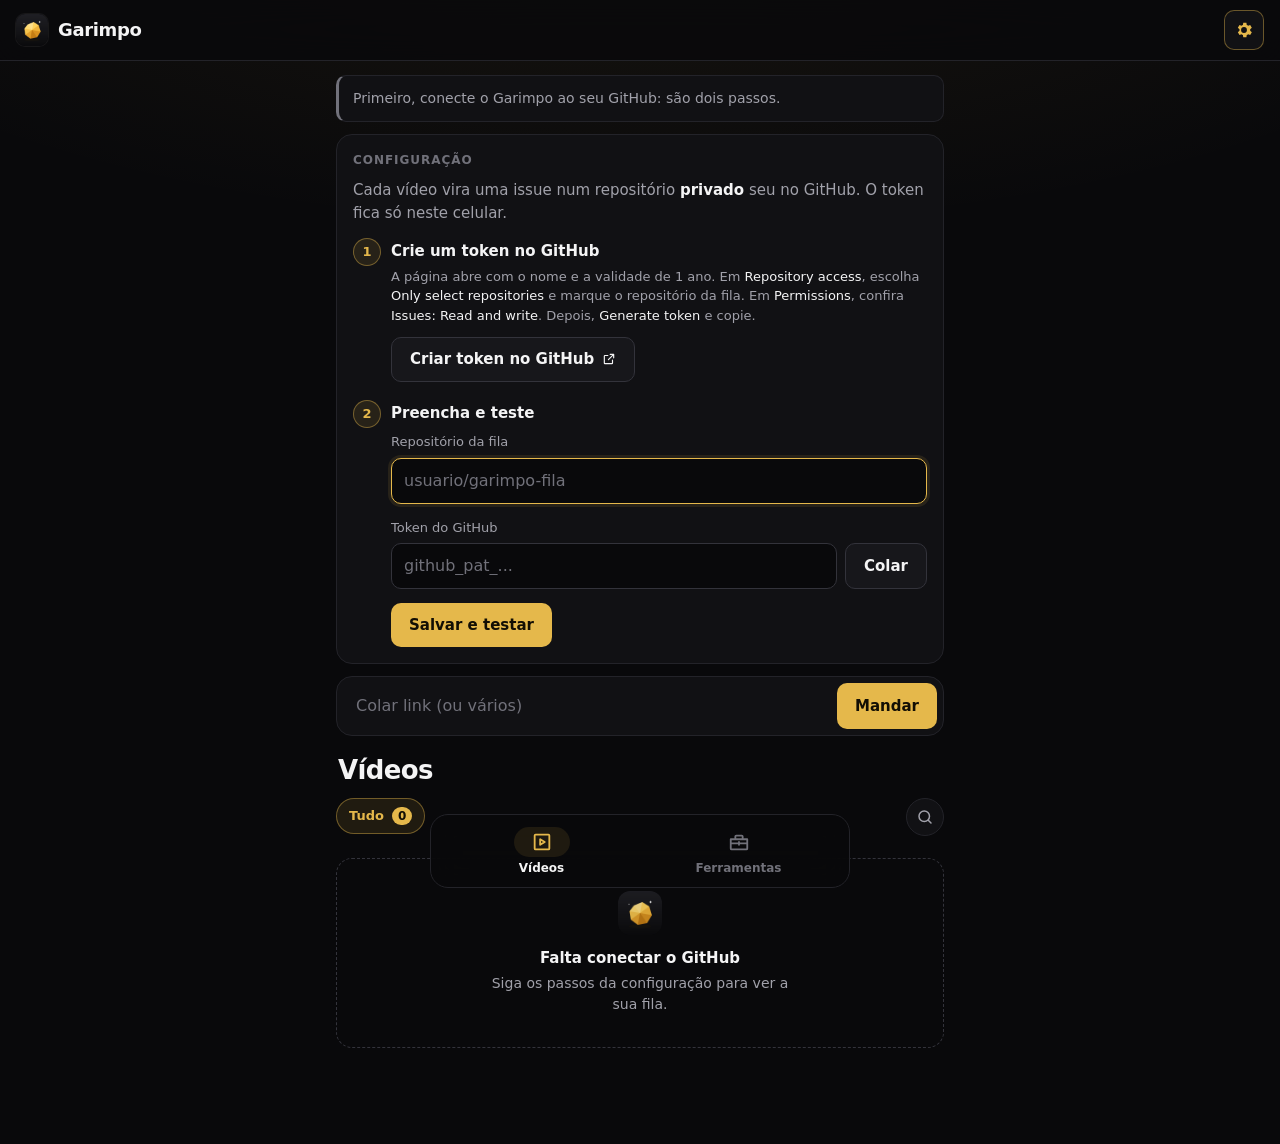
==== commit 5122c36c: "Poe as abas embaixo, enxuga o topo e mostra a confianca do veredito - Barra de abas no rodape (Video" ====
--- a/index.html
+++ b/index.html
@@ -13,17 +13,23 @@
   <link rel="manifest" href="manifest.webmanifest">
   <link rel="icon" href="icone-192.png" type="image/png">
   <link rel="apple-touch-icon" href="icone-192.png">
-  <link rel="stylesheet" href="estilo.css?v=5">
-  <script src="app.js?v=5" defer></script>
+  <link rel="stylesheet" href="estilo.css?v=6">
+  <script src="app.js?v=6" defer></script>
 </head>
 <body>
   <header class="topo">
     <div class="marca">
-      <img src="icone-192.png" width="30" height="30" alt="">
-      <h1>Garimpo</h1>
+      <img src="icone-192.png" width="32" height="32" alt="">
+      <div class="marca-texto">
+        <h1>Garimpo</h1>
+        <p id="atualizado" class="atualizado"></p>
+      </div>
     </div>
     <div class="topo-acoes">
       <span id="offline" class="pilula-offline" hidden>Sem internet</span>
+      <button type="button" id="atualizar" class="botao-icone" aria-label="Atualizar a lista">
+        <svg class="ic" viewBox="0 0 24 24" width="18" height="18" aria-hidden="true"><path d="M20 12a8 8 0 1 1-2.34-5.66L20 8.5M20 3.5v5h-5"/></svg>
+      </button>
       <button type="button" id="abrir-config" class="botao-icone" aria-label="Configurações" aria-controls="config" aria-expanded="false">
         <svg viewBox="0 0 24 24" width="20" height="20" aria-hidden="true"><path fill="currentColor" d="M19.4 13a7.6 7.6 0 0 0 0-2l2-1.6-2-3.4-2.4 1a7.4 7.4 0 0 0-1.7-1l-.4-2.6h-3.8l-.4 2.6a7.4 7.4 0 0 0-1.7 1l-2.4-1-2 3.4 2 1.6a7.6 7.6 0 0 0 0 2l-2 1.6 2 3.4 2.4-1a7.4 7.4 0 0 0 1.7 1l.4 2.6h3.8l.4-2.6a7.4 7.4 0 0 0 1.7-1l2.4 1 2-3.4-2-1.6zM12 15.5a3.5 3.5 0 1 1 0-7 3.5 3.5 0 0 1 0 7z"/></svg>
       </button>
@@ -33,13 +39,15 @@
   <main>
     <p id="aviso" class="aviso" role="alert" hidden></p>
 
-    <section id="instalar-app" class="cartao faixa" hidden aria-labelledby="titulo-instalar">
-      <img src="icone-192.png" width="40" height="40" alt="">
+    <section id="instalar-app" class="faixa" hidden aria-labelledby="titulo-instalar">
       <div class="faixa-texto">
         <h2 id="titulo-instalar" class="faixa-titulo">Instale o Garimpo</h2>
         <p class="suave pequeno">Assim ele aparece no Compartilhar do Instagram.</p>
       </div>
-      <button type="button" id="instalar" class="botao">Instalar</button>
+      <button type="button" id="instalar" class="botao botao-pequeno">Instalar</button>
+      <button type="button" id="instalar-depois" class="faixa-fechar" aria-label="Agora não">
+        <svg class="ic" viewBox="0 0 24 24" width="16" height="16" aria-hidden="true"><path d="M18 6 6 18M6 6l12 12"/></svg>
+      </button>
     </section>
 
     <section id="config" class="cartao" hidden aria-labelledby="titulo-config">
@@ -92,8 +100,8 @@
       </div>
       <p id="link-compartilhado" class="link-quebra"></p>
       <div id="andamento-compartilhado"></div>
-      <p id="dica-compartilhado" class="suave pequeno" hidden>O PC baixa e analisa quando você pedir no Claude Code. A
-        resposta aparece aqui na lista.</p>
+      <p id="dica-compartilhado" class="suave pequeno" hidden>O PC baixa e transcreve sozinho (a cada 30 min). Depois é
+        só pedir no Claude Code: “analisa os vídeos novos”. A resposta aparece aqui na lista.</p>
       <div id="veredito-anterior" hidden></div>
       <form id="form-nota" hidden novalidate>
         <label for="nota">Nota para o Claude <span class="apagado">(opcional)</span></label>
@@ -116,26 +124,23 @@
       <button type="button" id="reenviar" class="botao">Tentar de novo</button>
     </section>
 
-    <section class="painel" aria-labelledby="titulo-fila">
-      <h2 id="titulo-fila" class="so-leitor">Lista</h2>
-      <div class="cabecalho-secao">
-        <div id="vistas" class="vistas" role="group" aria-label="O que mostrar">
-          <button type="button" data-vista="videos" aria-pressed="true">Vídeos</button>
-          <button type="button" data-vista="ferramentas" aria-pressed="false">Ferramentas <span id="n-ferramentas" class="vistas-n"></span></button>
-        </div>
-        <button type="button" id="atualizar" class="botao-icone" aria-label="Atualizar a lista">
-          <svg class="ic" viewBox="0 0 24 24" width="18" height="18" aria-hidden="true"><path d="M20 12a8 8 0 1 1-2.34-5.66L20 8.5M20 3.5v5h-5"/></svg>
+    <section class="painel" aria-labelledby="titulo-vista">
+      <div class="cabecalho-vista">
+        <h2 id="titulo-vista" class="titulo-vista">Vídeos</h2>
+        <p id="resumo" class="resumo"></p>
+      </div>
+      <div class="linha-filtros">
+        <div id="filtros" class="filtros" role="group" aria-label="Filtrar"></div>
+        <button type="button" id="abrir-busca" class="botao-icone botao-busca" aria-label="Buscar" aria-controls="busca" aria-expanded="false">
+          <svg class="ic" viewBox="0 0 24 24" width="18" height="18" aria-hidden="true"><path d="M11 18a7 7 0 1 0 0-14 7 7 0 0 0 0 14zM20 20l-4-4"/></svg>
         </button>
       </div>
-      <p id="atualizado" class="atualizado"></p>
-      <div id="filtros" class="filtros" role="group" aria-label="Filtrar"></div>
       <label for="busca" class="so-leitor">Buscar</label>
       <input id="busca" type="search" class="busca" placeholder="Buscar ferramenta, nota ou análise" autocomplete="off" hidden>
       <p id="dica-fila" class="dica" hidden>
         <svg class="ic" viewBox="0 0 24 24" width="16" height="16" aria-hidden="true"><path d="M12 7v5l3 2M12 21a9 9 0 1 0 0-18 9 9 0 0 0 0 18z"/></svg>
         <span id="dica-fila-texto"></span>
       </p>
-      <p id="resumo-caixa" class="resumo" hidden></p>
       <ul id="fila" class="fila"></ul>
       <div id="carregando" class="esqueletos" hidden aria-hidden="true">
         <div class="esqueleto"></div><div class="esqueleto"></div><div class="esqueleto"></div>
@@ -148,6 +153,23 @@
     </section>
   </main>
 
+  <nav id="vistas" class="abas" aria-label="Seções">
+    <button type="button" data-vista="videos" aria-pressed="true">
+      <span class="aba-icone">
+        <svg class="ic" viewBox="0 0 24 24" width="22" height="22" aria-hidden="true"><path d="M5 4h14a1 1 0 0 1 1 1v14a1 1 0 0 1-1 1H5a1 1 0 0 1-1-1V5a1 1 0 0 1 1-1zM10 9v6l5-3z"/></svg>
+        <span id="n-novos" class="aba-n"></span>
+      </span>
+      <span class="aba-nome">Vídeos</span>
+    </button>
+    <button type="button" data-vista="ferramentas" aria-pressed="false">
+      <span class="aba-icone">
+        <svg class="ic" viewBox="0 0 24 24" width="22" height="22" aria-hidden="true"><path d="M3 9h18v10a1 1 0 0 1-1 1H4a1 1 0 0 1-1-1zM8 9V6a1 1 0 0 1 1-1h6a1 1 0 0 1 1 1v3M3 13.5h18M12 12v3"/></svg>
+        <span id="n-ferramentas" class="aba-n aba-n-neutro"></span>
+      </span>
+      <span class="aba-nome">Ferramentas</span>
+    </button>
+  </nav>
+
   <div id="toast" class="toast" role="status" aria-live="polite" hidden></div>
 </body>
 </html>
--- a/estilo.css
+++ b/estilo.css
@@ -70,11 +70,14 @@
   border-bottom: 1px solid var(--borda);
 }
 
-.marca { display: flex; align-items: center; gap: 10px; }
+.marca { display: flex; align-items: center; gap: 10px; min-width: 0; }
+.marca-texto { min-width: 0; }
+.atualizado { margin: 1px 0 0; font-size: .6875rem; line-height: 1.2; color: var(--apagado); white-space: nowrap; }
+.atualizado:empty { display: none; }
 .marca img { display: block; border-radius: 9px; box-shadow: 0 0 0 1px rgba(255, 255, 255, .06); }
 .topo-acoes { display: flex; align-items: center; gap: 8px; }
 
-h1 { margin: 0; font-size: 1.1875rem; font-weight: 700; letter-spacing: -.02em; }
+h1 { margin: 0; font-size: 1.125rem; font-weight: 750; line-height: 1.2; letter-spacing: -.02em; }
 
 h2 {
   margin: 0 0 12px;
@@ -97,7 +100,7 @@
 main {
   max-width: 640px;
   margin: 0 auto;
-  padding: 16px 16px max(96px, calc(env(safe-area-inset-bottom) + 80px));
+  padding: 14px 16px calc(env(safe-area-inset-bottom) + 96px);
   display: grid;
   grid-template-columns: minmax(0, 1fr); /* um comando longo nao alarga a pagina */
   gap: 12px;
@@ -144,12 +147,33 @@
 }
 .conectado::before { content: ""; width: 6px; height: 6px; border-radius: 50%; background: currentColor; }
 
-/* instalar */
-.faixa { display: flex; align-items: center; gap: 12px; border-color: var(--ouro-borda); }
-.faixa img { flex: none; border-radius: 10px; }
+/* instalar: uma faixa fina, que some com "Agora nao" */
+.faixa {
+  display: flex;
+  align-items: center;
+  gap: 10px;
+  padding: 10px 6px 10px 14px;
+  border: 1px solid var(--ouro-borda);
+  border-radius: var(--raio);
+  background: linear-gradient(90deg, rgba(229, 184, 75, .1), rgba(229, 184, 75, .03));
+}
 .faixa-texto { flex: 1; min-width: 0; }
-.faixa-titulo { margin: 0 0 2px; font-size: .9375rem; letter-spacing: normal; text-transform: none; color: var(--texto); }
-.faixa-texto .suave { margin: 0; }
+.faixa-titulo { margin: 0; font-size: .875rem; letter-spacing: normal; text-transform: none; color: var(--texto); }
+.faixa-texto .suave { margin: 0; font-size: .75rem; }
+.botao-pequeno { min-height: 36px; padding: 6px 14px; font-size: .875rem; }
+.faixa-fechar {
+  flex: none;
+  display: grid;
+  place-items: center;
+  width: 36px;
+  height: 36px;
+  border: 0;
+  border-radius: 50%;
+  background: transparent;
+  color: var(--apagado);
+  cursor: pointer;
+}
+.faixa-fechar:active { background: var(--superficie-3); color: var(--texto); }
 
 /* passos da configuracao */
 .passos { list-style: none; margin: 14px 0 0; padding: 0; counter-reset: passo; display: grid; grid-template-columns: minmax(0, 1fr); gap: 18px; }
@@ -287,7 +311,7 @@
 .toast {
   position: fixed;
   left: 50%;
-  bottom: max(20px, calc(env(safe-area-inset-bottom) + 12px));
+  bottom: calc(env(safe-area-inset-bottom) + 88px); /* acima da barra de abas */
   z-index: 3;
   max-width: calc(100% - 32px);
   padding: 10px 16px;
@@ -361,49 +385,32 @@
 
 .painel { display: grid; grid-template-columns: minmax(0, 1fr); gap: 10px; margin-top: 6px; }
 
-.cabecalho-secao { display: flex; align-items: center; justify-content: space-between; gap: 12px; }
-.atualizado { margin: -4px 0 0 2px; font-size: .75rem; color: var(--apagado); }
-
-/* Videos | Ferramentas */
-.vistas {
+/* titulo grande de cada aba, com o resumo embaixo */
+.cabecalho-vista { padding: 2px 2px 0; }
+.titulo-vista {
+  margin: 0;
+  font-size: 1.625rem;
+  font-weight: 750;
+  line-height: 1.15;
+  letter-spacing: -.025em;
+  text-transform: none;
+  color: var(--texto);
+}
+.resumo { margin: 3px 0 0; font-size: .8125rem; color: var(--suave); }
+.resumo:empty { display: none; }
+
+.linha-filtros { display: flex; align-items: center; gap: 8px; }
+.linha-filtros .filtros {
   flex: 1;
-  display: grid;
-  grid-template-columns: 1fr 1fr;
-  max-width: 320px;
-  padding: 4px;
-  border: 1px solid var(--borda);
-  border-radius: 12px;
-  background: var(--superficie);
-}
-.vistas button {
-  display: inline-flex;
-  align-items: center;
-  justify-content: center;
-  gap: 7px;
-  min-height: 36px;
-  border: 0;
-  border-radius: 9px;
-  background: transparent;
-  color: var(--suave);
-  font: inherit;
-  font-size: .875rem;
-  font-weight: 650;
-  cursor: pointer;
-  touch-action: manipulation;
-}
-.vistas button[aria-pressed="true"] { background: var(--superficie-3); color: var(--texto); box-shadow: 0 1px 0 rgba(255, 255, 255, .04) inset, 0 4px 12px -6px rgba(0, 0, 0, .8); }
-.vistas-n {
-  min-width: 20px;
-  padding: 0 6px;
-  border-radius: 999px;
-  background: var(--ouro-fundo);
-  color: var(--ouro);
-  font-size: .75rem;
-  font-variant-numeric: tabular-nums;
-}
-.vistas-n:empty { display: none; }
-.resumo { margin: 0 2px; font-size: .8125rem; color: var(--suave); }
-.atualizado:empty { display: none; }
+  min-width: 0;
+  margin-right: 0;
+  padding-right: 18px;
+  /* a ponta some aos poucos: mostra que a fileira de filtros rola para o lado */
+  -webkit-mask-image: linear-gradient(90deg, #000 calc(100% - 28px), transparent);
+  mask-image: linear-gradient(90deg, #000 calc(100% - 28px), transparent);
+}
+.botao-busca { flex: none; width: 38px; height: 38px; border-radius: 999px; }
+.botao-busca[aria-expanded="true"] { color: var(--ouro); border-color: var(--ouro-borda); }
 
 .filtros {
   display: flex;
@@ -616,6 +623,12 @@
 }
 .tag[aria-pressed="true"] { background: var(--ouro); border-color: var(--ouro); color: var(--sobre-ouro); }
 .custo { color: var(--texto); font-weight: 500; }
+.confianca { display: inline-flex; align-items: center; gap: 5px; font-size: .75rem; font-weight: 600; color: var(--suave); }
+.confianca::before { content: ""; width: 7px; height: 7px; border-radius: 50%; background: var(--apagado); }
+.confianca[data-nivel="alta"]::before { background: var(--ok); }
+.confianca[data-nivel="media"]::before { background: var(--ouro); }
+.confianca[data-nivel="baixa"]::before { background: var(--erro); }
+.analise-linha .custo + .confianca { margin-left: 8px; }
 .analise-fonte { flex-wrap: nowrap; }
 .fonte {
   display: inline-flex;
@@ -805,3 +818,68 @@
 
 @keyframes brilho { from { background-position: 100% 0; } to { background-position: -100% 0; } }
 @keyframes girar { to { transform: rotate(360deg); } }
+
+/* ------------------------------------------------------------------ barra de abas (embaixo, ao alcance do polegar) */
+
+.abas {
+  position: fixed;
+  left: 0;
+  right: 0;
+  bottom: 0;
+  z-index: 2;
+  display: grid;
+  grid-template-columns: 1fr 1fr;
+  padding: 6px max(12px, env(safe-area-inset-left)) calc(env(safe-area-inset-bottom) + 6px);
+  background: rgba(9, 9, 11, .9);
+  -webkit-backdrop-filter: blur(16px) saturate(140%);
+  backdrop-filter: blur(16px) saturate(140%);
+  border-top: 1px solid var(--borda);
+}
+.abas button {
+  display: grid;
+  justify-items: center;
+  gap: 2px;
+  min-height: 56px;
+  padding: 6px 0 4px;
+  border: 0;
+  background: transparent;
+  color: var(--apagado);
+  font: inherit;
+  font-size: .75rem;
+  font-weight: 600;
+  cursor: pointer;
+  touch-action: manipulation;
+  user-select: none;
+}
+.aba-icone {
+  position: relative;
+  display: grid;
+  place-items: center;
+  width: 56px;
+  height: 30px;
+  border-radius: 999px;
+}
+.abas button[aria-pressed="true"] { color: var(--texto); }
+.abas button[aria-pressed="true"] .aba-icone { background: var(--ouro-fundo); color: var(--ouro); }
+.aba-n {
+  position: absolute;
+  top: -3px;
+  right: 6px;
+  min-width: 18px;
+  height: 18px;
+  padding: 0 5px;
+  border: 2px solid var(--fundo);
+  border-radius: 999px;
+  background: var(--ouro);
+  color: var(--sobre-ouro);
+  font-size: .625rem;
+  font-weight: 800;
+  line-height: 14px;
+  text-align: center;
+  font-variant-numeric: tabular-nums;
+}
+.aba-n-neutro { background: var(--superficie-3); color: var(--suave); }
+.aba-n:empty { display: none; }
+@media (min-width: 700px) {
+  .abas { left: 50%; right: auto; width: 420px; transform: translateX(-50%); bottom: 12px; border: 1px solid var(--borda); border-radius: 18px; padding-bottom: 6px; }
+}
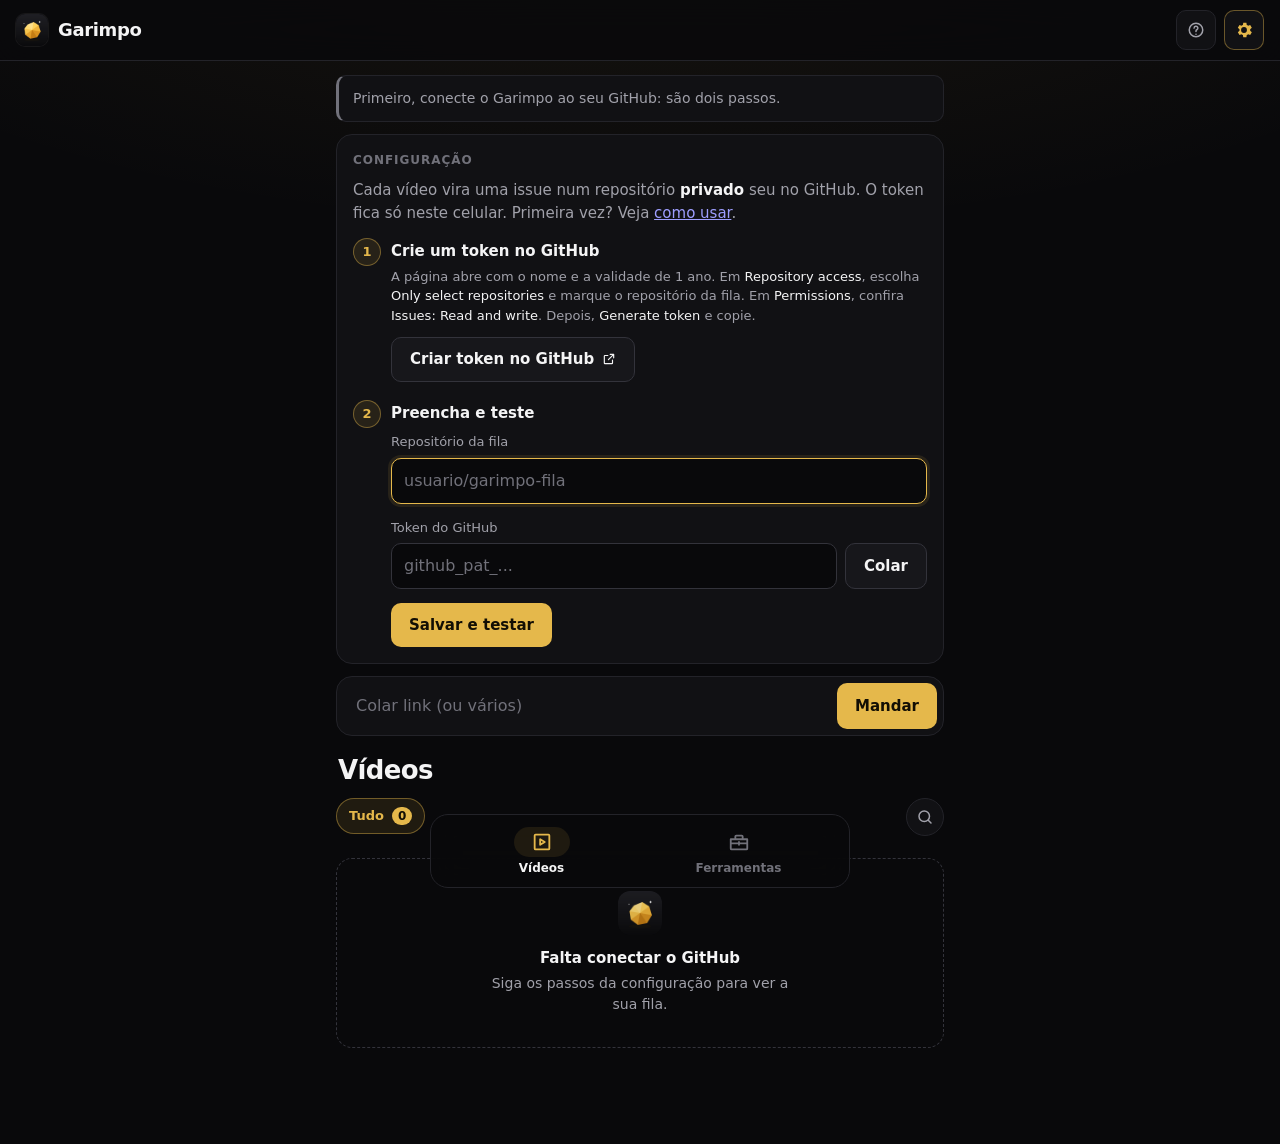
==== commit 30c0afbb: "Adiciona o Como usar e avisa quando o PC para de baixar - Pagina Como usar (ajuda.html), aberta pelo" ====
--- a/index.html
+++ b/index.html
@@ -13,8 +13,8 @@
   <link rel="manifest" href="manifest.webmanifest">
   <link rel="icon" href="icone-192.png" type="image/png">
   <link rel="apple-touch-icon" href="icone-192.png">
-  <link rel="stylesheet" href="estilo.css?v=6">
-  <script src="app.js?v=6" defer></script>
+  <link rel="stylesheet" href="estilo.css?v=7">
+  <script src="app.js?v=7" defer></script>
 </head>
 <body>
   <header class="topo">
@@ -26,6 +26,9 @@
       </div>
     </div>
     <div class="topo-acoes">
+      <a class="botao-icone" href="ajuda.html" aria-label="Como usar">
+        <svg class="ic" viewBox="0 0 24 24" width="18" height="18" aria-hidden="true"><path d="M12 21a9 9 0 1 0 0-18 9 9 0 0 0 0 18zM9.5 9.5a2.5 2.5 0 1 1 3.6 2.2c-.7.4-1.1.9-1.1 1.7V14M12 17.5v.01"/></svg>
+      </a>
       <span id="offline" class="pilula-offline" hidden>Sem internet</span>
       <button type="button" id="atualizar" class="botao-icone" aria-label="Atualizar a lista">
         <svg class="ic" viewBox="0 0 24 24" width="18" height="18" aria-hidden="true"><path d="M20 12a8 8 0 1 1-2.34-5.66L20 8.5M20 3.5v5h-5"/></svg>
@@ -56,7 +59,7 @@
         <p id="conectado" class="conectado" hidden></p>
       </div>
       <p class="suave">Cada vídeo vira uma issue num repositório <strong>privado</strong> seu no GitHub. O token fica só
-        neste celular.</p>
+        neste celular. Primeira vez? Veja <a href="ajuda.html">como usar</a>.</p>
       <form id="form-config" novalidate>
         <ol class="passos">
           <li>
--- a/estilo.css
+++ b/estilo.css
@@ -883,3 +883,16 @@
 @media (min-width: 700px) {
   .abas { left: 50%; right: auto; width: 420px; transform: translateX(-50%); bottom: 12px; border: 1px solid var(--borda); border-radius: 18px; padding-bottom: 6px; }
 }
+
+/* Página "Como usar" (ajuda.html): reaproveita o cartão e os passos; só a frase e a lista são novas. */
+.ajuda { padding-bottom: calc(32px + env(safe-area-inset-bottom, 0px)); }
+.frase-ajuda {
+  margin: 8px 0 0; padding: 10px 12px; border-radius: var(--raio-p);
+  background: var(--ouro-fundo); border: 1px solid var(--ouro-borda); color: var(--ouro-forte);
+  font-family: var(--mono); font-size: .92rem; overflow-wrap: anywhere;
+}
+.lista-ajuda { margin: 12px 0 0; display: grid; gap: 4px; }
+.lista-ajuda dt { font-weight: 600; margin-top: 10px; }
+.lista-ajuda dt:first-child { margin-top: 0; }
+.lista-ajuda dd { margin: 0; color: var(--suave); }
+.rodape-ajuda { text-align: center; margin: 8px 16px 0; }
